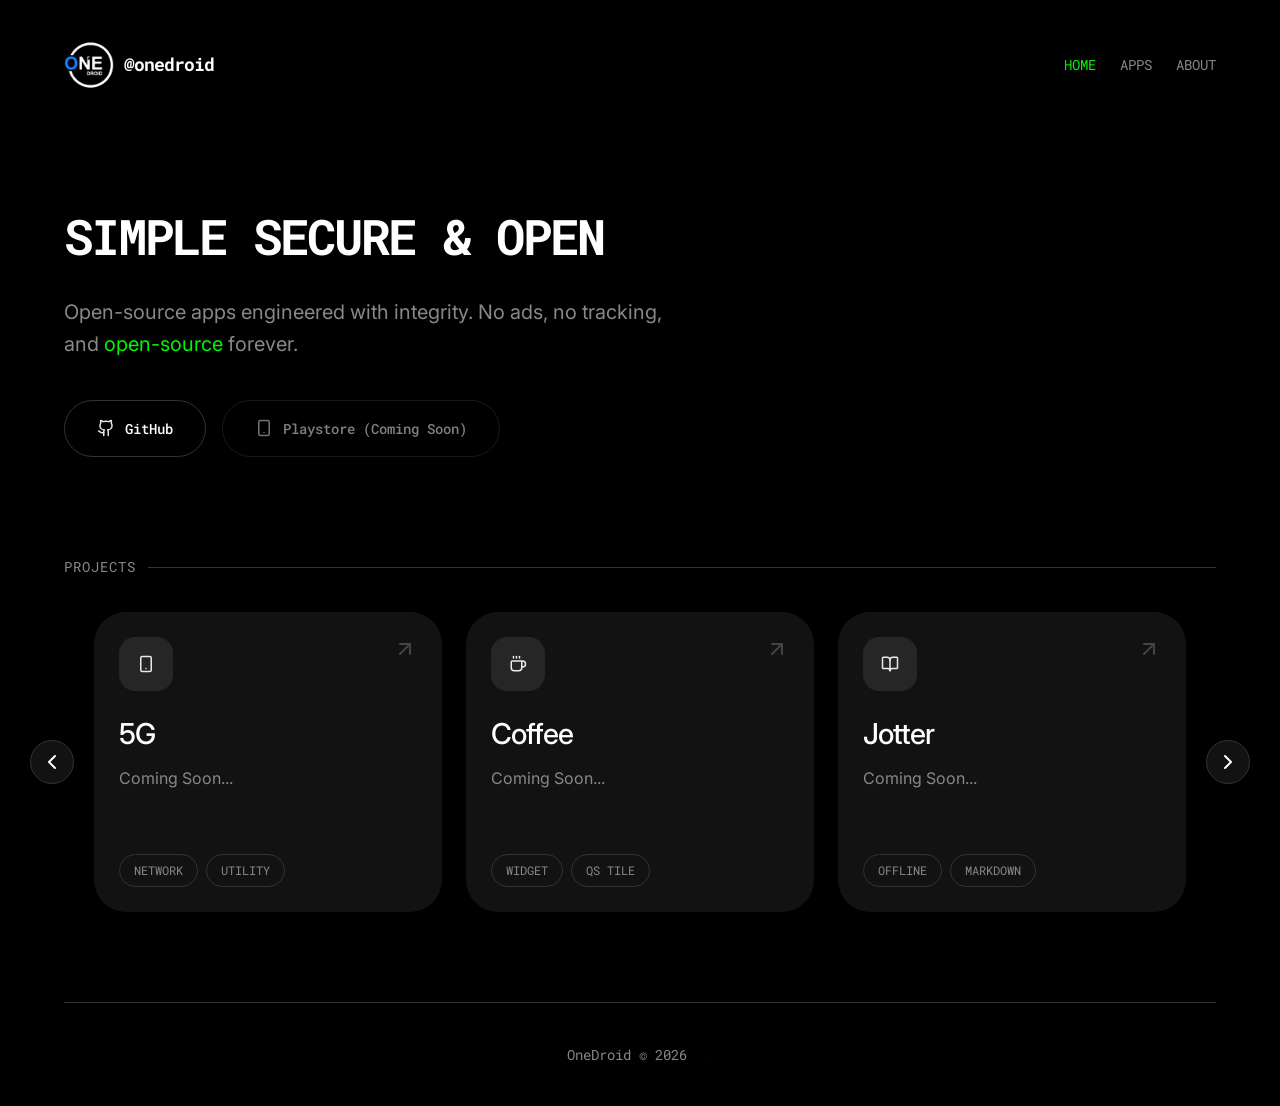
==== index.html @ 6894c900 "Add content-driven components and admin Replace hardcoded page sections with reusable web components" ====
<!DOCTYPE html>
<html lang="en">

<head>
    <meta charset="UTF-8">
    <meta name="viewport" content="width=device-width, initial-scale=1.0">
    <meta name="description" content="Simple. Secure. Open. Android apps built with love.">
    <title>OneDroid</title>

    <link rel="stylesheet" href="./css/global.css">
    <link rel="icon" type="image/svg+xml" href="./icons/favicon.ico">

    <link
        href="https://fonts.googleapis.com/css2?family=Inter:wght@400;600&family=Roboto+Mono:wght@400;500;700&display=swap"
        rel="stylesheet">
    <script src="./js/components.js" defer></script>
</head>

<body>
    <div class="container">
        <site-nav root="./"></site-nav>

        <hero-section root="./" page="home"></hero-section>

        <div class="section-label" id="apps">PROJECTS</div>

        <project-carousel root="./"></project-carousel>

        <site-footer></site-footer>
    </div>

    <script data-name="BMC-Widget" data-cfasync="false" src="https://cdnjs.buymeacoffee.com/1.0.0/widget.prod.min.js"
        data-id="tawhidmonowar" data-description="Support me on Buy me a coffee!" data-message="" data-color="#5F7FFF"
        data-position="Right" data-x_margin="18" data-y_margin="18"></script>
</body>

</html>
---- css/global.css ----
/* src/styles/global.css */

/* =========================================
   1. VARIABLES & THEME
   ========================================= */
:root {
  /* Default (Dark Mode) */
  --bg-color: #000000;
  --card-bg: #121212;
  --text-primary: #ffffff;
  --text-secondary: #888888;
  --accent-red: #d71921;
  --accent-green: #00f700;
  --border-color: #333333;

  --radius-large: 32px;
  --radius-small: 100px;

  --font-mono: 'Roboto Mono', monospace;
  --font-sans: 'Inter', sans-serif;
}

/* Light Mode Overrides */
:root.light-theme {
  --bg-color: #ffffff;
  --card-bg: #f4f4f5;
  --text-primary: #18181b;
  --text-secondary: #71717a;
  --border-color: #e4e4e7;
}

/* =========================================
   2. RESET & GLOBAL
   ========================================= */
* {
  box-sizing: border-box;
  margin: 0;
  padding: 0;
}

html {
  scroll-behavior: smooth;
}

body {
  background-color: var(--bg-color);
  color: var(--text-primary);
  font-family: var(--font-sans);
  line-height: 1.6;
  -webkit-font-smoothing: antialiased;
  transition: background-color 0.3s ease, color 0.3s ease;
}

a {
  text-decoration: none;
  color: inherit;
}

ul {
  list-style: none;
}

/* =========================================
   3. LAYOUT UTILITIES
   ========================================= */
.container {
  max-width: 1200px;
  margin: 0 auto;
  padding: 0 24px;
  display: flex;
  flex-direction: column;
  min-height: 100vh;
}

/* =========================================
   4. NAVBAR
   ========================================= */
nav {
  padding: 40px 0;
  display: flex;
  justify-content: space-between;
  align-items: center;
}

.logo {
  font-family: var(--font-mono);
  font-weight: 700;
  font-size: 1.1rem;
  letter-spacing: -1px;
  display: flex;
  align-items: center;
  gap: 10px;
  color: var(--text-primary);
}

.logo svg {
  width: 20px;
  height: 20px;
}

.nav-links {
  display: flex;
  gap: 24px;
  align-items: center;
  font-family: var(--font-mono);
  font-size: 0.9rem;
  color: var(--text-secondary);
}

.nav-links a:hover {
  color: var(--text-primary);
  text-decoration: underline;
}

#theme-toggle {
  background: none;
  border: none;
  cursor: pointer;
  padding: 4px;
  color: var(--text-secondary);
  display: flex;
  align-items: center;
  transition: color 0.3s ease;
}

#theme-toggle:hover {
  color: var(--text-primary);
}

/* =========================================
   5. HERO SECTION
   ========================================= */
.hero {
  padding: 80px 0 100px;
  max-width: 900px;
}

h1 {
  font-family: var(--font-mono);
  font-size: clamp(2.5rem, 3.8vw, 4rem);
  margin-bottom: 32px;
  text-transform: uppercase;
  line-height: 1.1;
  letter-spacing: -2px;
  color: var(--text-primary);
}

.hero p {
  font-size: 1.25rem;
  color: var(--text-secondary);
  max-width: 600px;
  margin-bottom: 40px;
}

.green {
  color: var(--accent-green);
}

/* =========================================
   6. BUTTONS
   ========================================= */
.btn-group {
  display: flex;
  gap: 16px;
  flex-wrap: wrap;
}

.btn {
  display: inline-flex;
  align-items: center;
  justify-content: center;
  gap: 10px;
  padding: 16px 32px;
  border-radius: var(--radius-small);
  font-family: var(--font-mono);
  font-weight: 500;
  font-size: 0.9rem;
  transition: all 0.3s ease;
  cursor: pointer;
  border: 1px solid var(--text-primary);
}

.btn-solid {
  background-color: var(--text-primary);
  color: var(--bg-color);
}

.btn-solid:hover {
  background-color: var(--accent-green);
  border-color: var(--accent-green);
  color: var(--text-primary);
}

.btn-outline {
  background: transparent;
  color: var(--text-primary);
  border-color: var(--border-color);
}

.btn-outline:hover {
  border-color: var(--text-primary);
}

/* =========================================
   7. BENTO GRID & WIDGETS
   ========================================= */
.section-label {
  font-family: var(--font-mono);
  color: var(--text-secondary);
  margin-bottom: 24px;
  display: flex;
  align-items: center;
  gap: 12px;
  font-size: 0.85rem;
  text-transform: uppercase;
  letter-spacing: 1px;
}

.section-label::after {
  content: '';
  flex-grow: 1;
  height: 1px;
  background: var(--border-color);
}

.bento-grid {
  display: grid;
  grid-template-columns: repeat(auto-fit, minmax(300px, 1fr));
  gap: 24px;
  margin-bottom: 100px;
}

.last {
  margin-bottom: 100px !important;
}
/* Projects Carousel */
.carousel-wrapper {
  position: relative;
  margin-bottom: 80px;
  padding: 0 30px;
  /* Shrink from sides */
}

.projects-carousel {
  display: flex;
  overflow-x: auto;
  gap: 24px;
  padding-bottom: 10px;
  padding-top: 10px;
  scroll-snap-type: x mandatory;
  scrollbar-width: none;
  /* Firefox */
  -ms-overflow-style: none;
  /* IE/Edge */
  scroll-behavior: smooth;
}

.projects-carousel::-webkit-scrollbar {
  display: none;
  /* Chrome/Safari */
}

.projects-carousel .widget-link {
  flex: 0 0 calc(33.333% - 16px);
  min-width: 300px;
  scroll-snap-align: start;
}

/* Arrows */
.carousel-nav {
  position: absolute;
  top: 50%;
  left: 5px;
  right: 5px;
  transform: translateY(-50%);
  display: flex;
  justify-content: space-between;
  pointer-events: none;
  /* Allow clicking through the container */
  z-index: 10;
  padding: 0 5px;
}

.arrow-btn {
  background: var(--card-bg);
  border: 1px solid var(--border-color);
  color: var(--text-primary);
  width: 44px;
  height: 44px;
  border-radius: 50%;
  display: flex;
  align-items: center;
  justify-content: center;
  cursor: pointer;
  transition: all 0.3s cubic-bezier(0.4, 0, 0.2, 1);
  pointer-events: auto;
  /* Re-enable pointer events for buttons */
  box-shadow: 0 4px 12px rgba(0, 0, 0, 0.3);
}

#prevBtn {
  transform: translateX(-100%);
}

#nextBtn {
  transform: translateX(100%);
}

.arrow-btn:hover {
  background: var(--text-primary);
  color: var(--bg-color);
  border-color: var(--text-primary);
  transform: scale(1.1);
}

#prevBtn:hover {
  transform: translateX(-100%) scale(1.1);
}

#nextBtn:hover {
  transform: translateX(100%) scale(1.1);
}

.arrow-btn svg {
  width: 24px;
  height: 24px;
  stroke: currentColor;
}

@media (max-width: 1024px) {
  .projects-carousel .widget-link {
    flex: 0 0 calc(50% - 12px);
  }
}

@media (max-width: 768px) {
  .projects-carousel .widget-link {
    flex: 0 0 100%;
  }

  .carousel-nav {
    display: none;
    /* Hide arrows on mobile as touch swiping is better */
  }

  .carousel-wrapper {
    margin-bottom: 60px;
  }
}

.widget-link {
  text-decoration: none;
  color: inherit;
  display: block;
  height: 100%;
}

.widget {
  background-color: var(--card-bg);
  border-radius: var(--radius-large);
  padding: 24px;
  /* Reduced from 32px */
  display: flex;
  flex-direction: column;
  justify-content: space-between;
  min-height: 300px;
  /* Reduced from 350px */
  transition: transform 0.3s ease, background-color 0.3s ease;
  height: 100%;
  border: 1px solid transparent;
}

.widget:hover {
  transform: translateY(-5px);
  background-color: var(--border-color);
}

.widget-header {
  display: flex;
  justify-content: space-between;
  margin-bottom: 20px;
}

.app-icon {
  width: 54px;
  height: 54px;
  background: #262626;
  border-radius: 16px;
  display: flex;
  align-items: center;
  justify-content: center;
  font-size: 24px;
  color: var(--text-primary);
}

:root.light-theme .app-icon {
  background: #e4e4e7;
}

.app-icon img {
  width: 28px;
  height: 28px;
  display: block;
}

.widget h3 {
  font-size: 1.8rem;
  margin-bottom: 10px;
  font-weight: 500;
  letter-spacing: -1px;
  color: var(--text-primary);
}

.widget p {
  color: var(--text-secondary);
  font-size: 1rem;
  line-height: 1.4;
}

.feature-pills {
  display: flex;
  flex-wrap: wrap;
  gap: 8px;
  margin-top: auto;
}

.pill {
  font-family: var(--font-mono);
  font-size: 0.75rem;
  padding: 6px 14px;
  border: 1px solid var(--border-color);
  border-radius: var(--radius-small);
  color: var(--text-secondary);
}

/* =========================================
   8. INFO GRID / SPECS
   ========================================= */
.info-grid {
  display: grid;
  grid-template-columns: repeat(auto-fit, minmax(300px, 1fr));
  gap: 24px;
  margin-bottom: 80px;
}

.glass-panel {
  background: var(--card-bg);
  border: 1px solid var(--border-color);
  border-radius: var(--radius-large);
  padding: 32px;
  display: flex;
  flex-direction: column;
  justify-content: center;
}

.bio-text {
  font-size: 1.1rem;
  color: var(--text-secondary);
  line-height: 1.6;
  margin-bottom: 20px;
}

.bio-text strong {
  color: var(--text-primary);
  font-weight: 600;
}

.bio-sub {
  font-family: var(--font-mono);
  font-size: 0.85rem;
  color: var(--accent-red);
  text-transform: uppercase;
  letter-spacing: 1px;
}

.stack-list {
  display: flex;
  flex-direction: column;
}

.stack-item {
  display: flex;
  justify-content: space-between;
  padding: 12px 0;
  border-bottom: 1px solid var(--border-color);
  font-family: var(--font-mono);
  font-size: 0.9rem;
  color: var(--text-secondary);
}

.stack-item:last-child {
  border-bottom: none;
}

.stack-item span:last-child {
  color: var(--text-primary);
  font-weight: 600;
}

/* =========================================
   9. PRIVACY POLICY STYLES (Tight & Wide)
   ========================================= */

/* Wider container so it isn't "squeezed" */
.policy-layout {
  max-width: 1200px;
  /* Changed from 960px to match .container */
  margin: 40px auto 80px;
  width: 100%;
}

/* Header - Compact */
.policy-layout header {
  margin-bottom: 32px;
  /* Reduced from 60px */
  border-bottom: 1px solid var(--border-color);
  padding-bottom: 24px;
}

.breadcrumb {
  font-family: var(--font-mono);
  font-size: 0.8rem;
  color: var(--accent-red);
  margin-bottom: 8px;
  letter-spacing: 1px;
  font-weight: 700;
  text-transform: uppercase;
}

.policy-layout h1 {
  font-family: var(--font-sans);
  font-size: 2.5rem;
  /* Reduced size for better fit */
  font-weight: 700;
  line-height: 1.1;
  margin-bottom: 8px;
  color: var(--text-primary);
}

.meta {
  font-family: var(--font-mono);
  color: var(--text-secondary);
  font-size: 0.85rem;
}

/* TL;DR Box - Tighter */
.tldr-box {
  background: rgba(255, 255, 255, 0.03);
  padding: 16px 20px;
  /* Tighter padding */
  border-radius: 8px;
  margin-bottom: 40px;
  font-size: 0.95rem;
  line-height: 1.5;
  color: var(--text-primary);
  border-left: 3px solid var(--accent-red);
}

:root.light-theme .tldr-box {
  background: rgba(0, 0, 0, 0.05);
}

/* Content Sections - Less "Spacey" */
.content section {
  margin-bottom: 32px;
  /* Reduced from 60px */
}

.content h2 {
  font-family: var(--font-mono);
  font-size: 1.1rem;
  color: var(--text-primary);
  margin-bottom: 12px;
  text-transform: uppercase;
  font-weight: 700;
  letter-spacing: 0.5px;
}

.content p {
  font-size: 1rem;
  line-height: 1.6;
  color: var(--text-secondary);
  margin-bottom: 16px;
}

/* Lists - Compact & Clean */
.content ul {
  margin-top: 12px;
  padding-left: 0;
  display: grid;
  grid-template-columns: repeat(auto-fit,
      minmax(300px, 1fr));
  /* Two columns if space allows */
  gap: 20px;
}

.content li {
  background: var(--card-bg);
  padding: 16px;
  border-radius: 8px;
  border: 1px solid var(--border-color);
}

.content li strong {
  font-family: var(--font-mono);
  font-size: 0.9rem;
  color: var(--text-primary);
  display: block;
  margin-bottom: 4px;
}

.muted {
  font-size: 0.9rem;
  color: var(--text-secondary);
  line-height: 1.4;
  display: block;
}

/* Link */
.link-highlight {
  color: var(--text-primary);
  text-decoration: underline;
  text-decoration-color: var(--accent-red);
}

/* =========================================
   10. FOOTER
   ========================================= */
footer {
  border-top: 1px solid var(--border-color);
  padding: 40px 0;
  display: flex;
  justify-content: center;
  align-items: center;
  margin-top: auto;
}

.copyright {
  font-family: var(--font-mono);
  color: var(--text-secondary);
  font-size: 0.9rem;
}

/* =========================================
   11. RESPONSIVE
   ========================================= */
@media (max-width: 768px) {
  .hero {
    padding: 40px 0 60px;
  }

  h1 {
    font-size: 2.5rem;
  }

  .widget {
    min-height: auto;
  }

  .info-grid {
    grid-template-columns: 1fr;
  }
}

/* =========================================
   FIX FOR ICONS
   ========================================= */

/* 1. Global Icon Sizing */
.btn img,
.logo-icon,
.app-icon img {
  display: block;
  width: 18px;
  height: 18px;
  object-fit: contain;
}


.onedroid-icon {
  font-family: var(--font-mono);
  display: block;
  width: 50px;
  height: 50px;
  object-fit: contain;
}

/* 2. Icons in Dark Backgrounds (Invert to White) */
/* This handles the app cards and the outline button */
.app-icon img,
.btn-outline img,
.logo-icon {
  filter: brightness(0) invert(1);
  opacity: 0.9;
}

/* 3. Icons in Light Backgrounds (Invert to Black) */
/* Since .btn-solid is white, we need the icon to be black */
.btn-solid img {
  filter: brightness(0);
  /* Forces the icon to be pure black */
  opacity: 1;
}

.disabled {
  pointer-events: none;
  opacity: 0.5;
  cursor: not-allowed;
}
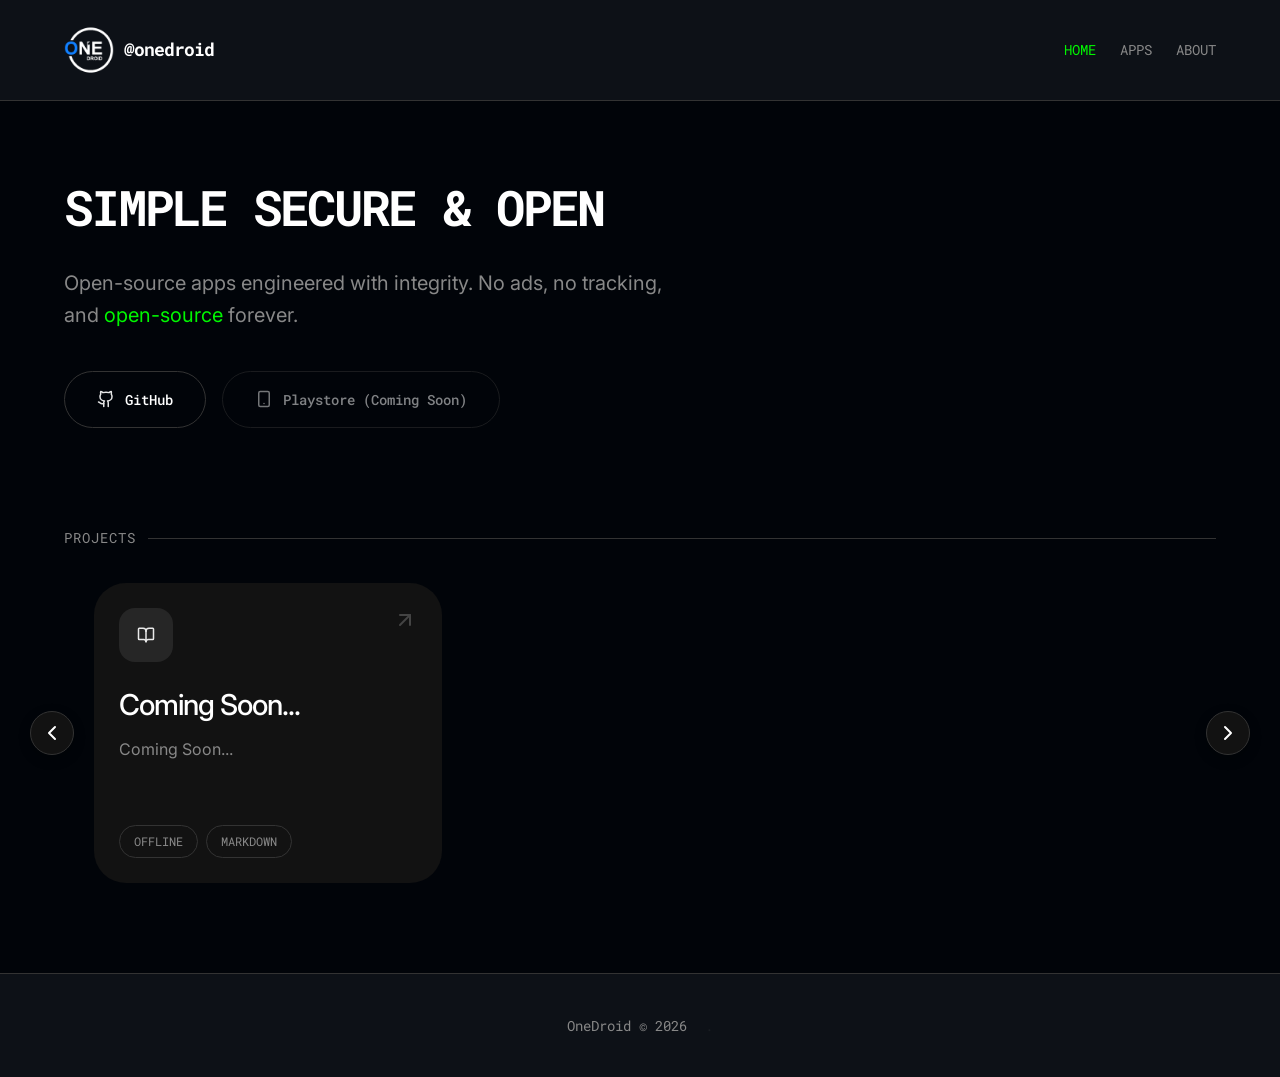
==== commit 34304f35: "Full-width header/footer and hero canvas effect Move site navigation and footer out of .container to" ====
--- a/index.html
+++ b/index.html
@@ -7,27 +7,27 @@
     <meta name="description" content="Simple. Secure. Open. Android apps built with love.">
     <title>OneDroid</title>
 
-    <link rel="stylesheet" href="./css/global.css">
-    <link rel="icon" type="image/svg+xml" href="./icons/favicon.ico">
+    <link rel="stylesheet" href="./assets/css/global.css">
+    <link rel="icon" type="image/svg+xml" href="./assets/icons/favicon.ico">
 
     <link
         href="https://fonts.googleapis.com/css2?family=Inter:wght@400;600&family=Roboto+Mono:wght@400;500;700&display=swap"
         rel="stylesheet">
-    <script src="./js/components.js" defer></script>
+    <script src="./assets/js/components.js" defer></script>
 </head>
 
 <body>
-    <div class="container">
-        <site-nav root="./"></site-nav>
+    <site-nav root="./"></site-nav>
 
+    <div class="container main-content">
         <hero-section root="./" page="home"></hero-section>
 
         <div class="section-label" id="apps">PROJECTS</div>
 
         <project-carousel root="./"></project-carousel>
+    </div>
 
-        <site-footer></site-footer>
-    </div>
+    <site-footer></site-footer>
 
     <script data-name="BMC-Widget" data-cfasync="false" src="https://cdnjs.buymeacoffee.com/1.0.0/widget.prod.min.js"
         data-id="tawhidmonowar" data-description="Support me on Buy me a coffee!" data-message="" data-color="#5F7FFF"
--- a/assets/css/global.css
+++ b/assets/css/global.css
@@ -0,0 +1,730 @@
+/* src/styles/global.css */
+
+/* =========================================
+   1. VARIABLES & THEME
+   ========================================= */
+:root {
+  /* Default (Dark Mode) */
+  --bg-color: #010409;
+  --card-bg: #121212;
+  --text-primary: #ffffff;
+  --text-secondary: #888888;
+  --accent-red: #d71921;
+  --accent-green: #00f700;
+  --border-color: #333333;
+  --header-footer-bg: #0d1117;
+
+  --radius-large: 32px;
+  --radius-small: 100px;
+
+  --font-mono: 'Roboto Mono', monospace;
+  --font-sans: 'Inter', sans-serif;
+}
+
+/* Light Mode Overrides */
+:root.light-theme {
+  --bg-color: #ffffff;
+  --card-bg: #f4f4f5;
+  --text-primary: #18181b;
+  --text-secondary: #71717a;
+  --border-color: #e4e4e7;
+  --header-footer-bg: #f4f4f5;
+}
+
+/* =========================================
+   2. RESET & GLOBAL
+   ========================================= */
+* {
+  box-sizing: border-box;
+  margin: 0;
+  padding: 0;
+}
+
+html {
+  scroll-behavior: smooth;
+}
+
+body {
+  background-color: var(--bg-color);
+  color: var(--text-primary);
+  font-family: var(--font-sans);
+  line-height: 1.6;
+  -webkit-font-smoothing: antialiased;
+  transition: background-color 0.3s ease, color 0.3s ease;
+  min-height: 100vh;
+  display: flex;
+  flex-direction: column;
+}
+
+a {
+  text-decoration: none;
+  color: inherit;
+}
+
+ul {
+  list-style: none;
+}
+
+/* =========================================
+   3. LAYOUT UTILITIES
+   ========================================= */
+.container {
+  max-width: 1200px;
+  margin: 0 auto;
+  padding: 0 24px;
+  width: 100%;
+}
+
+.main-content {
+  flex: 1;
+  display: flex;
+  flex-direction: column;
+}
+
+.full-width-header {
+  width: 100%;
+  background-color: var(--header-footer-bg);
+  border-bottom: 1px solid var(--border-color);
+}
+
+.full-width-footer {
+  width: 100%;
+  background-color: var(--header-footer-bg);
+  border-top: 1px solid var(--border-color);
+  margin-top: auto;
+}
+
+/* =========================================
+   4. NAVBAR
+   ========================================= */
+nav {
+  padding: 25px 0;
+  display: flex;
+  justify-content: space-between;
+  align-items: center;
+}
+
+.logo {
+  font-family: var(--font-mono);
+  font-weight: 700;
+  font-size: 1.1rem;
+  letter-spacing: -1px;
+  display: flex;
+  align-items: center;
+  gap: 10px;
+  color: var(--text-primary);
+}
+
+.logo svg {
+  width: 20px;
+  height: 20px;
+}
+
+.nav-links {
+  display: flex;
+  gap: 24px;
+  align-items: center;
+  font-family: var(--font-mono);
+  font-size: 0.9rem;
+  color: var(--text-secondary);
+}
+
+.nav-links a:hover {
+  color: var(--text-primary);
+  text-decoration: underline;
+}
+
+#theme-toggle {
+  background: none;
+  border: none;
+  cursor: pointer;
+  padding: 4px;
+  color: var(--text-secondary);
+  display: flex;
+  align-items: center;
+  transition: color 0.3s ease;
+}
+
+#theme-toggle:hover {
+  color: var(--text-primary);
+}
+
+/* =========================================
+   5. HERO SECTION
+   ========================================= */
+.hero {
+  padding: 80px 0 100px;
+  max-width: 900px;
+}
+
+h1 {
+  font-family: var(--font-mono);
+  font-size: clamp(2.5rem, 3.8vw, 4rem);
+  margin-bottom: 32px;
+  text-transform: uppercase;
+  line-height: 1.1;
+  letter-spacing: -2px;
+  color: var(--text-primary);
+}
+
+.hero p {
+  font-size: 1.25rem;
+  color: var(--text-secondary);
+  max-width: 600px;
+  margin-bottom: 40px;
+}
+
+.green {
+  color: var(--accent-green);
+}
+
+/* =========================================
+   6. BUTTONS
+   ========================================= */
+.btn-group {
+  display: flex;
+  gap: 16px;
+  flex-wrap: wrap;
+}
+
+.btn {
+  display: inline-flex;
+  align-items: center;
+  justify-content: center;
+  gap: 10px;
+  padding: 16px 32px;
+  border-radius: var(--radius-small);
+  font-family: var(--font-mono);
+  font-weight: 500;
+  font-size: 0.9rem;
+  transition: all 0.3s ease;
+  cursor: pointer;
+  border: 1px solid var(--text-primary);
+}
+
+.btn-solid {
+  background-color: var(--text-primary);
+  color: var(--bg-color);
+}
+
+.btn-solid:hover {
+  background-color: var(--accent-green);
+  border-color: var(--accent-green);
+  color: var(--text-primary);
+}
+
+.btn-outline {
+  background: transparent;
+  color: var(--text-primary);
+  border-color: var(--border-color);
+}
+
+.btn-outline:hover {
+  border-color: var(--text-primary);
+}
+
+/* =========================================
+   7. BENTO GRID & WIDGETS
+   ========================================= */
+.section-label {
+  font-family: var(--font-mono);
+  color: var(--text-secondary);
+  margin-bottom: 24px;
+  display: flex;
+  align-items: center;
+  gap: 12px;
+  font-size: 0.85rem;
+  text-transform: uppercase;
+  letter-spacing: 1px;
+}
+
+.section-label::after {
+  content: '';
+  flex-grow: 1;
+  height: 1px;
+  background: var(--border-color);
+}
+
+.bento-grid {
+  display: grid;
+  grid-template-columns: repeat(auto-fit, minmax(300px, 1fr));
+  gap: 24px;
+  margin-bottom: 100px;
+}
+
+.last {
+  margin-bottom: 100px !important;
+}
+
+/* Projects Carousel */
+.carousel-wrapper {
+  position: relative;
+  margin-bottom: 80px;
+  padding: 0 30px;
+  /* Shrink from sides */
+}
+
+.projects-carousel {
+  display: flex;
+  overflow-x: auto;
+  gap: 24px;
+  padding-bottom: 10px;
+  padding-top: 10px;
+  scroll-snap-type: x mandatory;
+  scrollbar-width: none;
+  /* Firefox */
+  -ms-overflow-style: none;
+  /* IE/Edge */
+  scroll-behavior: smooth;
+}
+
+.projects-carousel::-webkit-scrollbar {
+  display: none;
+  /* Chrome/Safari */
+}
+
+.projects-carousel .widget-link {
+  flex: 0 0 calc(33.333% - 16px);
+  min-width: 300px;
+  scroll-snap-align: start;
+}
+
+/* Arrows */
+.carousel-nav {
+  position: absolute;
+  top: 50%;
+  left: 5px;
+  right: 5px;
+  transform: translateY(-50%);
+  display: flex;
+  justify-content: space-between;
+  pointer-events: none;
+  /* Allow clicking through the container */
+  z-index: 10;
+  padding: 0 5px;
+}
+
+.arrow-btn {
+  background: var(--card-bg);
+  border: 1px solid var(--border-color);
+  color: var(--text-primary);
+  width: 44px;
+  height: 44px;
+  border-radius: 50%;
+  display: flex;
+  align-items: center;
+  justify-content: center;
+  cursor: pointer;
+  transition: all 0.3s cubic-bezier(0.4, 0, 0.2, 1);
+  pointer-events: auto;
+  /* Re-enable pointer events for buttons */
+  box-shadow: 0 4px 12px rgba(0, 0, 0, 0.3);
+}
+
+#prevBtn {
+  transform: translateX(-100%);
+}
+
+#nextBtn {
+  transform: translateX(100%);
+}
+
+.arrow-btn:hover {
+  background: var(--text-primary);
+  color: var(--bg-color);
+  border-color: var(--text-primary);
+  transform: scale(1.1);
+}
+
+#prevBtn:hover {
+  transform: translateX(-100%) scale(1.1);
+}
+
+#nextBtn:hover {
+  transform: translateX(100%) scale(1.1);
+}
+
+.arrow-btn svg {
+  width: 24px;
+  height: 24px;
+  stroke: currentColor;
+}
+
+@media (max-width: 1024px) {
+  .projects-carousel .widget-link {
+    flex: 0 0 calc(50% - 12px);
+  }
+}
+
+@media (max-width: 768px) {
+  .projects-carousel .widget-link {
+    flex: 0 0 100%;
+  }
+
+  .carousel-nav {
+    display: none;
+    /* Hide arrows on mobile as touch swiping is better */
+  }
+
+  .carousel-wrapper {
+    margin-bottom: 60px;
+  }
+}
+
+.widget-link {
+  text-decoration: none;
+  color: inherit;
+  display: block;
+  height: 100%;
+}
+
+.widget {
+  background-color: var(--card-bg);
+  border-radius: var(--radius-large);
+  padding: 24px;
+  /* Reduced from 32px */
+  display: flex;
+  flex-direction: column;
+  justify-content: space-between;
+  min-height: 300px;
+  /* Reduced from 350px */
+  transition: transform 0.3s ease, background-color 0.3s ease;
+  height: 100%;
+  border: 1px solid transparent;
+}
+
+.widget:hover {
+  transform: translateY(-5px);
+  background-color: var(--border-color);
+}
+
+.widget-header {
+  display: flex;
+  justify-content: space-between;
+  margin-bottom: 20px;
+}
+
+.app-icon {
+  width: 54px;
+  height: 54px;
+  background: #262626;
+  border-radius: 16px;
+  display: flex;
+  align-items: center;
+  justify-content: center;
+  font-size: 24px;
+  color: var(--text-primary);
+}
+
+:root.light-theme .app-icon {
+  background: #e4e4e7;
+}
+
+.app-icon img {
+  width: 28px;
+  height: 28px;
+  display: block;
+}
+
+.widget h3 {
+  font-size: 1.8rem;
+  margin-bottom: 10px;
+  font-weight: 500;
+  letter-spacing: -1px;
+  color: var(--text-primary);
+}
+
+.widget p {
+  color: var(--text-secondary);
+  font-size: 1rem;
+  line-height: 1.4;
+}
+
+.feature-pills {
+  display: flex;
+  flex-wrap: wrap;
+  gap: 8px;
+  margin-top: auto;
+}
+
+.pill {
+  font-family: var(--font-mono);
+  font-size: 0.75rem;
+  padding: 6px 14px;
+  border: 1px solid var(--border-color);
+  border-radius: var(--radius-small);
+  color: var(--text-secondary);
+}
+
+/* =========================================
+   8. INFO GRID / SPECS
+   ========================================= */
+.info-grid {
+  display: grid;
+  grid-template-columns: repeat(auto-fit, minmax(300px, 1fr));
+  gap: 24px;
+  margin-bottom: 80px;
+}
+
+.glass-panel {
+  background: var(--card-bg);
+  border: 1px solid var(--border-color);
+  border-radius: var(--radius-large);
+  padding: 32px;
+  display: flex;
+  flex-direction: column;
+  justify-content: center;
+}
+
+.bio-text {
+  font-size: 1.1rem;
+  color: var(--text-secondary);
+  line-height: 1.6;
+  margin-bottom: 20px;
+}
+
+.bio-text strong {
+  color: var(--text-primary);
+  font-weight: 600;
+}
+
+.bio-sub {
+  font-family: var(--font-mono);
+  font-size: 0.85rem;
+  color: var(--accent-red);
+  text-transform: uppercase;
+  letter-spacing: 1px;
+}
+
+.stack-list {
+  display: flex;
+  flex-direction: column;
+}
+
+.stack-item {
+  display: flex;
+  justify-content: space-between;
+  padding: 12px 0;
+  border-bottom: 1px solid var(--border-color);
+  font-family: var(--font-mono);
+  font-size: 0.9rem;
+  color: var(--text-secondary);
+}
+
+.stack-item:last-child {
+  border-bottom: none;
+}
+
+.stack-item span:last-child {
+  color: var(--text-primary);
+  font-weight: 600;
+}
+
+/* =========================================
+   9. PRIVACY POLICY STYLES (Tight & Wide)
+   ========================================= */
+
+/* Wider container so it isn't "squeezed" */
+.policy-layout {
+  max-width: 1200px;
+  /* Changed from 960px to match .container */
+  margin: 40px auto 80px;
+  width: 100%;
+}
+
+/* Header - Compact */
+.policy-layout header {
+  margin-bottom: 32px;
+  /* Reduced from 60px */
+  border-bottom: 1px solid var(--border-color);
+  padding-bottom: 24px;
+}
+
+.breadcrumb {
+  font-family: var(--font-mono);
+  font-size: 0.8rem;
+  color: var(--accent-red);
+  margin-bottom: 8px;
+  letter-spacing: 1px;
+  font-weight: 700;
+  text-transform: uppercase;
+}
+
+.policy-layout h1 {
+  font-family: var(--font-sans);
+  font-size: 2.5rem;
+  /* Reduced size for better fit */
+  font-weight: 700;
+  line-height: 1.1;
+  margin-bottom: 8px;
+  color: var(--text-primary);
+}
+
+.meta {
+  font-family: var(--font-mono);
+  color: var(--text-secondary);
+  font-size: 0.85rem;
+}
+
+/* TL;DR Box - Tighter */
+.tldr-box {
+  background: rgba(255, 255, 255, 0.03);
+  padding: 16px 20px;
+  /* Tighter padding */
+  border-radius: 8px;
+  margin-bottom: 40px;
+  font-size: 0.95rem;
+  line-height: 1.5;
+  color: var(--text-primary);
+  border-left: 3px solid var(--accent-red);
+}
+
+:root.light-theme .tldr-box {
+  background: rgba(0, 0, 0, 0.05);
+}
+
+/* Content Sections - Less "Spacey" */
+.content section {
+  margin-bottom: 32px;
+  /* Reduced from 60px */
+}
+
+.content h2 {
+  font-family: var(--font-mono);
+  font-size: 1.1rem;
+  color: var(--text-primary);
+  margin-bottom: 12px;
+  text-transform: uppercase;
+  font-weight: 700;
+  letter-spacing: 0.5px;
+}
+
+.content p {
+  font-size: 1rem;
+  line-height: 1.6;
+  color: var(--text-secondary);
+  margin-bottom: 16px;
+}
+
+/* Lists - Compact & Clean */
+.content ul {
+  margin-top: 12px;
+  padding-left: 0;
+  display: grid;
+  grid-template-columns: repeat(auto-fit,
+      minmax(300px, 1fr));
+  /* Two columns if space allows */
+  gap: 20px;
+}
+
+.content li {
+  background: var(--card-bg);
+  padding: 16px;
+  border-radius: 8px;
+  border: 1px solid var(--border-color);
+}
+
+.content li strong {
+  font-family: var(--font-mono);
+  font-size: 0.9rem;
+  color: var(--text-primary);
+  display: block;
+  margin-bottom: 4px;
+}
+
+.muted {
+  font-size: 0.9rem;
+  color: var(--text-secondary);
+  line-height: 1.4;
+  display: block;
+}
+
+/* Link */
+.link-highlight {
+  color: var(--text-primary);
+  text-decoration: underline;
+  text-decoration-color: var(--accent-red);
+}
+
+/* =========================================
+   10. FOOTER
+   ========================================= */
+footer {
+  padding: 20px 0;
+  display: flex;
+  justify-content: center;
+  align-items: center;
+}
+
+.copyright {
+  font-family: var(--font-mono);
+  color: var(--text-secondary);
+  font-size: 0.9rem;
+}
+
+/* =========================================
+   11. RESPONSIVE
+   ========================================= */
+@media (max-width: 768px) {
+  .hero {
+    padding: 40px 0 60px;
+  }
+
+  h1 {
+    font-size: 2.5rem;
+  }
+
+  .widget {
+    min-height: auto;
+  }
+
+  .info-grid {
+    grid-template-columns: 1fr;
+  }
+}
+
+/* =========================================
+   FIX FOR ICONS
+   ========================================= */
+
+/* 1. Global Icon Sizing */
+.btn img,
+.logo-icon,
+.app-icon img {
+  display: block;
+  width: 18px;
+  height: 18px;
+  object-fit: contain;
+}
+
+
+.onedroid-icon {
+  font-family: var(--font-mono);
+  display: block;
+  width: 50px;
+  height: 50px;
+  object-fit: contain;
+}
+
+/* 2. Icons in Dark Backgrounds (Invert to White) */
+/* This handles the app cards and the outline button */
+.app-icon img,
+.btn-outline img,
+.logo-icon {
+  filter: brightness(0) invert(1);
+  opacity: 0.9;
+}
+
+/* 3. Icons in Light Backgrounds (Invert to Black) */
+/* Since .btn-solid is white, we need the icon to be black */
+.btn-solid img {
+  filter: brightness(0);
+  /* Forces the icon to be pure black */
+  opacity: 1;
+}
+
+.disabled {
+  pointer-events: none;
+  opacity: 0.5;
+  cursor: not-allowed;
+}
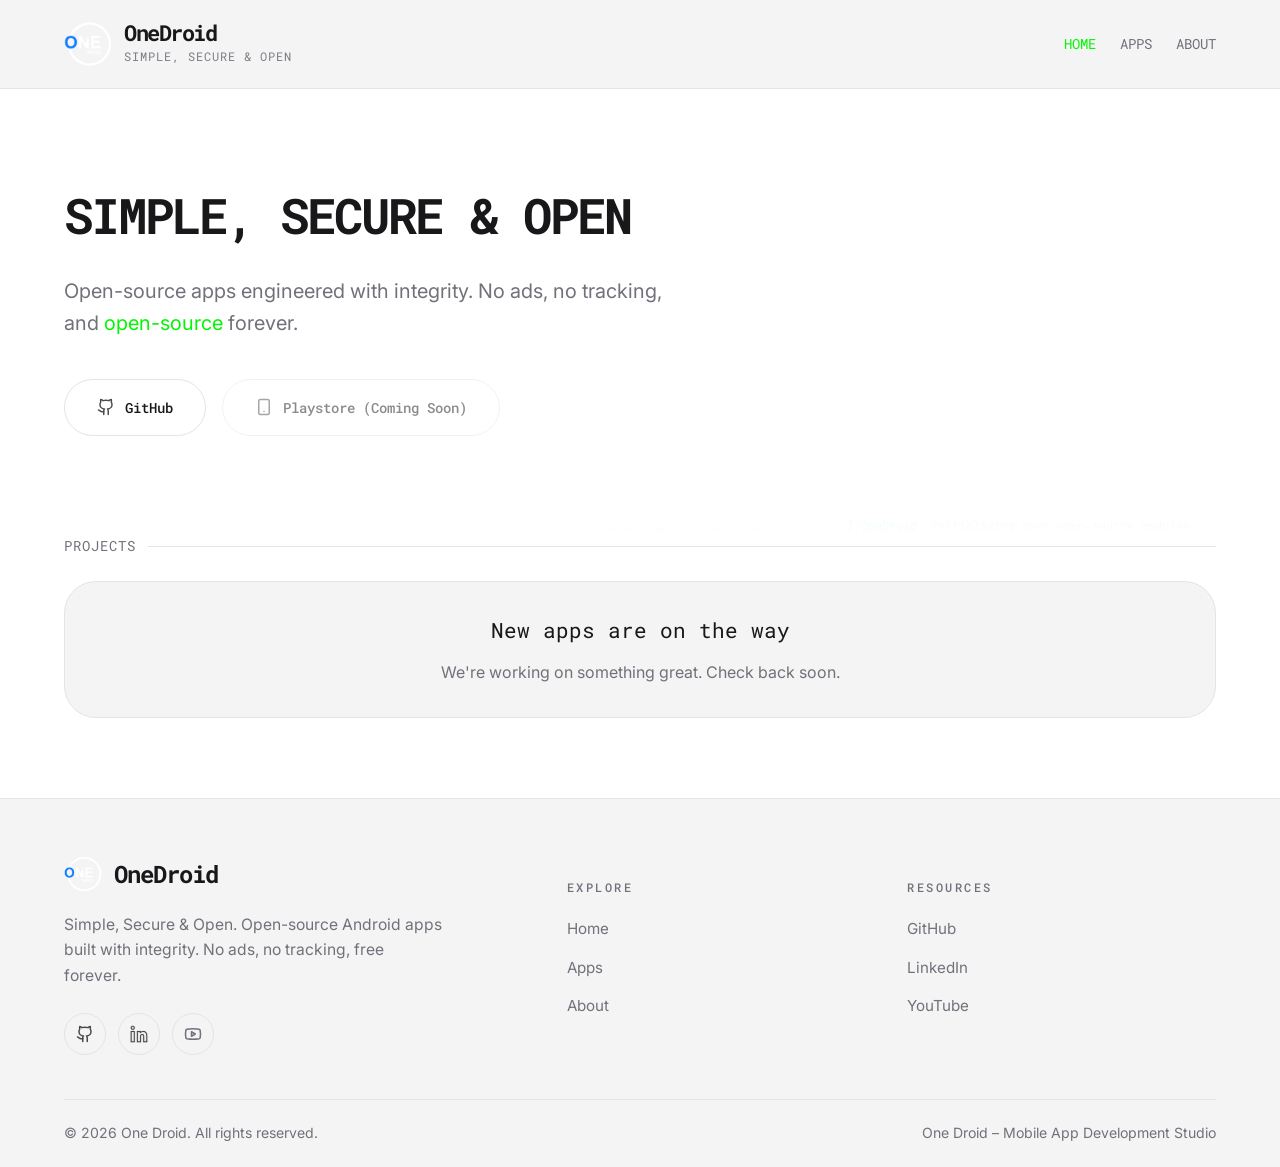
==== commit 2271ac13: "Production-ready overhaul: responsive mobile, a11y, performance, SEO - Add hamburger nav menu for mo" ====
--- a/index.html
+++ b/index.html
@@ -5,10 +5,27 @@
     <meta charset="UTF-8">
     <meta name="viewport" content="width=device-width, initial-scale=1.0">
     <meta name="description" content="Simple. Secure. Open. Android apps built with love.">
+    <meta property="og:title" content="OneDroid">
+    <meta property="og:description" content="Simple. Secure. Open. Open-source Android apps built with integrity.">
+    <meta property="og:type" content="website">
+    <meta property="og:url" content="https://onedroid.github.io/">
+    <meta property="og:image" content="https://onedroid.github.io/assets/icons/favicon_dark/android-chrome-512x512.png">
+    <meta name="twitter:card" content="summary">
+    <meta name="twitter:title" content="OneDroid">
+    <meta name="twitter:description" content="Simple. Secure. Open. Open-source Android apps built with integrity.">
+    <meta name="twitter:image" content="https://onedroid.github.io/assets/icons/favicon_dark/android-chrome-512x512.png">
     <title>OneDroid</title>
 
     <link rel="stylesheet" href="./assets/css/global.css">
-    <link rel="icon" type="image/svg+xml" href="./assets/icons/favicon.ico">
+    <!-- Favicon: Adaptive SVG with prefers-color-scheme support + dynamic PNG sync via components.js -->
+    <link rel="icon" type="image/svg+xml" href="./assets/icons/favicon.svg">
+    <link rel="icon" type="image/png" sizes="32x32" href="./assets/icons/favicon_light/favicon-32x32.png">
+    <link rel="icon" type="image/png" sizes="16x16" href="./assets/icons/favicon_light/favicon-16x16.png">
+    <link rel="apple-touch-icon" href="./assets/icons/favicon_light/apple-touch-icon.png">
+    <link rel="manifest" href="./assets/icons/favicon_light/site.webmanifest">
+    <link rel="shortcut icon" href="./assets/icons/favicon_light/favicon.ico">
+    <meta name="theme-color" content="#010409" media="(prefers-color-scheme: dark)">
+    <meta name="theme-color" content="#ffffff" media="(prefers-color-scheme: light)">
 
     <link
         href="https://fonts.googleapis.com/css2?family=Inter:wght@400;600&family=Roboto+Mono:wght@400;500;700&display=swap"
@@ -24,14 +41,17 @@
 
         <div class="section-label" id="apps">PROJECTS</div>
 
-        <project-carousel root="./"></project-carousel>
+        <div class="glass-panel coming-soon">
+            <p class="coming-soon-title">New apps are on the way</p>
+            <p class="coming-soon-sub">We're working on something great. Check back soon.</p>
+        </div>
     </div>
 
     <site-footer></site-footer>
 
     <script data-name="BMC-Widget" data-cfasync="false" src="https://cdnjs.buymeacoffee.com/1.0.0/widget.prod.min.js"
         data-id="tawhidmonowar" data-description="Support me on Buy me a coffee!" data-message="" data-color="#5F7FFF"
-        data-position="Right" data-x_margin="18" data-y_margin="18"></script>
+        data-position="Right" data-x_margin="18" data-y_margin="18" async></script>
 </body>
 
 </html>
--- a/assets/css/global.css
+++ b/assets/css/global.css
@@ -6,13 +6,14 @@
 :root {
   /* Default (Dark Mode) */
   --bg-color: #010409;
-  --card-bg: #121212;
+  --card-bg: #0d1117;
+  --card-bg-hover: #151b23;
   --text-primary: #ffffff;
   --text-secondary: #888888;
   --accent-red: #d71921;
   --accent-green: #00f700;
   --border-color: #333333;
-  --header-footer-bg: #0d1117;
+  --header-footer-bg: #12151a;
 
   --radius-large: 32px;
   --radius-small: 100px;
@@ -21,7 +22,19 @@
   --font-sans: 'Inter', sans-serif;
 }
 
-/* Light Mode Overrides */
+/* Light Mode: OS preference */
+@media (prefers-color-scheme: light) {
+  :root:not(.dark-theme) {
+    --bg-color: #ffffff;
+    --card-bg: #f4f4f5;
+    --text-primary: #18181b;
+    --text-secondary: #71717a;
+    --border-color: #e4e4e7;
+    --header-footer-bg: #f4f4f5;
+  }
+}
+
+/* Light Mode: manual class override */
 :root.light-theme {
   --bg-color: #ffffff;
   --card-bg: #f4f4f5;
@@ -98,21 +111,70 @@
    4. NAVBAR
    ========================================= */
 nav {
-  padding: 25px 0;
+  padding: 20px 0;
   display: flex;
   justify-content: space-between;
   align-items: center;
 }
 
-.logo {
+.logo-wrapper {
+  display: flex;
+  align-items: center;
+  gap: 12px;
+  text-decoration: none;
+  cursor: pointer;
+}
+
+.logo-text {
+  display: flex;
+  flex-direction: column;
+  justify-content: center;
+}
+
+.logo-title {
   font-family: var(--font-mono);
   font-weight: 700;
-  font-size: 1.1rem;
-  letter-spacing: -1px;
-  display: flex;
-  align-items: center;
-  gap: 10px;
-  color: var(--text-primary);
+  font-size: 1.35rem;
+  line-height: 1;
+  letter-spacing: -1.5px;
+  color: var(--text-primary);
+}
+
+.tagline {
+  font-family: var(--font-mono);
+  font-size: 0.75rem;
+  color: var(--text-secondary);
+  text-transform: uppercase;
+  letter-spacing: 1px;
+  margin-top: 4px;
+  opacity: 0.9;
+}
+
+.logo-icon {
+  width: 48px;
+  height: 48px;
+  object-fit: contain;
+}
+
+/* Header logo: always colorful */
+.logo-wrapper .logo-icon {
+  filter: none;
+  opacity: 1;
+}
+
+@media (prefers-color-scheme: light) {
+  :root:not(.dark-theme) .logo-wrapper .logo-icon {
+    filter: none;
+  }
+}
+
+:root.light-theme .logo-wrapper .logo-icon {
+  filter: none;
+}
+
+:root.light-theme .logo-wrapper:hover .logo-icon {
+  filter: none;
+  opacity: 1;
 }
 
 .logo svg {
@@ -153,7 +215,7 @@
    5. HERO SECTION
    ========================================= */
 .hero {
-  padding: 80px 0 100px;
+  padding: 100px 0 100px;
   max-width: 900px;
 }
 
@@ -253,7 +315,29 @@
 }
 
 .last {
-  margin-bottom: 100px !important;
+  margin-bottom: 100px;
+}
+
+/* Empty projects placeholder */
+.coming-soon {
+  text-align: center;
+  align-items: center;
+  margin-bottom: 80px;
+  padding-top: 56px;
+  padding-bottom: 56px;
+}
+
+.coming-soon-title {
+  font-family: var(--font-mono);
+  font-size: 1.3rem;
+  color: var(--text-primary);
+  margin-bottom: 12px;
+}
+
+.coming-soon-sub {
+  font-size: 1rem;
+  color: var(--text-secondary);
+  margin: 0;
 }
 
 /* Projects Carousel */
@@ -390,12 +474,12 @@
   /* Reduced from 350px */
   transition: transform 0.3s ease, background-color 0.3s ease;
   height: 100%;
-  border: 1px solid transparent;
+  border: 1px solid var(--border-color);
 }
 
 .widget:hover {
   transform: translateY(-5px);
-  background-color: var(--border-color);
+  background-color: var(--card-bg-hover);
 }
 
 .widget-header {
@@ -414,6 +498,12 @@
   justify-content: center;
   font-size: 24px;
   color: var(--text-primary);
+}
+
+@media (prefers-color-scheme: light) {
+  :root:not(.dark-theme) .app-icon {
+    background: #e4e4e7;
+  }
 }
 
 :root.light-theme .app-icon {
@@ -579,8 +669,24 @@
   border-left: 3px solid var(--accent-red);
 }
 
+@media (prefers-color-scheme: light) {
+  :root:not(.dark-theme) .tldr-box {
+    background: rgba(0, 0, 0, 0.05);
+  }
+
+  :root:not(.dark-theme) .btn-outline img {
+    filter: brightness(0);
+    opacity: 0.7;
+  }
+}
+
 :root.light-theme .tldr-box {
   background: rgba(0, 0, 0, 0.05);
+}
+
+:root.light-theme .btn-outline img {
+  filter: brightness(0);
+  opacity: 0.7;
 }
 
 /* Content Sections - Less "Spacey" */
@@ -649,29 +755,207 @@
 /* =========================================
    10. FOOTER
    ========================================= */
-footer {
-  padding: 20px 0;
-  display: flex;
+.footer-main {
+  display: grid;
+  grid-template-columns: 1.1fr 1.6fr;
+  gap: 56px;
+  padding: 56px 0 44px;
+}
+
+.footer-brand {
+  display: flex;
+  flex-direction: column;
+  align-items: flex-start;
+}
+
+.footer-logo {
+  display: inline-flex;
+  align-items: center;
+  gap: 12px;
+  font-family: var(--font-mono);
+  font-weight: 700;
+  font-size: 1.5rem;
+  letter-spacing: -1px;
+  color: var(--text-primary);
+  margin-bottom: 18px;
+}
+
+.footer-logo img {
+  width: 38px;
+  height: 38px;
+  object-fit: contain;
+}
+
+.footer-desc {
+  color: var(--text-secondary);
+  font-size: 0.98rem;
+  line-height: 1.65;
+  max-width: 380px;
+  margin: 0;
+}
+
+.footer-socials {
+  display: flex;
+  gap: 12px;
+  margin-top: 24px;
+}
+
+.footer-socials a {
+  width: 42px;
+  height: 42px;
+  border: 1px solid var(--border-color);
+  border-radius: 50%;
+  display: inline-flex;
+  align-items: center;
   justify-content: center;
+  color: var(--text-secondary);
+  transition: border-color 0.3s ease, transform 0.3s ease, opacity 0.3s ease, color 0.3s ease;
+}
+
+.footer-socials a:hover {
+  border-color: var(--text-primary);
+  transform: translateY(-2px);
+  color: var(--text-primary);
+}
+
+.footer-socials img {
+  width: 18px;
+  height: 18px;
+  object-fit: contain;
+  display: block;
+  filter: brightness(0) invert(1);
+  opacity: 0.7;
+  transition: opacity 0.3s ease;
+}
+
+@media (prefers-color-scheme: light) {
+  :root:not(.dark-theme) .footer-socials img {
+    filter: brightness(0);
+  }
+}
+
+:root.light-theme .footer-socials img {
+  filter: brightness(0);
+}
+
+.footer-socials svg {
+  width: 18px;
+  height: 18px;
+  display: block;
+}
+
+.footer-socials a:hover img {
+  opacity: 1;
+}
+
+.footer-links {
+  display: grid;
+  grid-template-columns: repeat(auto-fit, minmax(140px, 1fr));
+  gap: 32px;
+}
+
+.footer-col h4 {
+  font-family: var(--font-mono);
+  font-size: 0.75rem;
+  font-weight: 500;
+  text-transform: uppercase;
+  letter-spacing: 2.5px;
+  color: var(--text-secondary);
+  margin: 0 0 20px;
+}
+
+.footer-col a {
+  display: block;
+  color: var(--text-secondary);
+  font-size: 0.95rem;
+  margin-bottom: 14px;
+  transition: color 0.2s ease;
+}
+
+.footer-col a:hover {
+  color: var(--text-primary);
+}
+
+.footer-bottom {
+  border-top: 1px solid var(--border-color);
+  padding: 22px 0;
+  display: flex;
+  justify-content: space-between;
   align-items: center;
-}
-
-.copyright {
-  font-family: var(--font-mono);
-  color: var(--text-secondary);
-  font-size: 0.9rem;
-}
-
-/* =========================================
-   11. RESPONSIVE
-   ========================================= */
+  gap: 8px 24px;
+  flex-wrap: wrap;
+}
+
+.footer-bottom p {
+  margin: 0;
+  font-size: 0.88rem;
+  color: var(--text-secondary);
+}
+
+.footer-bottom p:first-child {
+  color: var(--text-secondary);
+}
+
+/* =========================================
+   11. HAMBURGER MENU
+   ========================================= */
+.hamburger {
+  display: none;
+  flex-direction: column;
+  justify-content: center;
+  gap: 5px;
+  background: none;
+  border: none;
+  cursor: pointer;
+  padding: 8px;
+  min-width: 44px;
+  min-height: 44px;
+  z-index: 101;
+}
+
+.hamburger span {
+  display: block;
+  width: 22px;
+  height: 2px;
+  background: var(--text-primary);
+  border-radius: 2px;
+  transition: transform 0.3s ease, opacity 0.3s ease;
+}
+
+.hamburger.active span:nth-child(1) {
+  transform: translateY(7px) rotate(45deg);
+}
+
+.hamburger.active span:nth-child(2) {
+  opacity: 0;
+}
+
+.hamburger.active span:nth-child(3) {
+  transform: translateY(-7px) rotate(-45deg);
+}
+
+/* =========================================
+   12. RESPONSIVE
+   ========================================= */
+
+/* Tablet */
 @media (max-width: 768px) {
+  .logo-text {
+    display: none;
+  }
+
   .hero {
     padding: 40px 0 60px;
   }
 
   h1 {
     font-size: 2.5rem;
+    margin-bottom: 24px;
+  }
+
+  .hero p {
+    font-size: 1.1rem;
+    margin-bottom: 32px;
   }
 
   .widget {
@@ -681,6 +965,142 @@
   .info-grid {
     grid-template-columns: 1fr;
   }
+
+  .footer-main {
+    grid-template-columns: 1fr;
+    gap: 40px;
+    padding: 44px 0 36px;
+  }
+
+  .footer-links {
+    grid-template-columns: repeat(2, 1fr);
+  }
+
+  .footer-bottom {
+    flex-direction: column;
+    align-items: flex-start;
+  }
+
+  .coming-soon {
+    padding-top: 40px;
+    padding-bottom: 40px;
+    margin-bottom: 60px;
+  }
+
+  .bio-text {
+    font-size: 1rem;
+  }
+}
+
+/* Mobile */
+@media (max-width: 640px) {
+  .hamburger {
+    display: flex;
+  }
+
+  .nav-links {
+    display: none;
+    position: absolute;
+    top: 100%;
+    left: 0;
+    right: 0;
+    background: var(--header-footer-bg);
+    border-bottom: 1px solid var(--border-color);
+    flex-direction: column;
+    padding: 16px 24px;
+    gap: 0;
+    z-index: 100;
+  }
+
+  .nav-links.open {
+    display: flex;
+  }
+
+  .nav-links a {
+    padding: 12px 0;
+    min-height: 44px;
+    display: flex;
+    align-items: center;
+    border-bottom: 1px solid var(--border-color);
+  }
+
+  .nav-links a:last-child {
+    border-bottom: none;
+  }
+
+  nav {
+    position: relative;
+  }
+
+  .full-width-header {
+    position: sticky;
+    top: 0;
+    z-index: 100;
+  }
+
+  .btn-group {
+    flex-direction: column;
+  }
+
+  .btn {
+    width: 100%;
+    justify-content: center;
+    padding: 14px 24px;
+    min-height: 48px;
+  }
+
+  .container {
+    padding: 0 16px;
+  }
+
+  .hero {
+    padding: 32px 0 48px;
+  }
+
+  .section-label {
+    font-size: 0.8rem;
+  }
+
+  .coming-soon {
+    padding: 32px 20px;
+    margin-bottom: 48px;
+    border-radius: 20px;
+  }
+
+  .coming-soon-title {
+    font-size: 1.1rem;
+  }
+
+  .coming-soon-sub {
+    font-size: 0.9rem;
+  }
+
+  .glass-panel {
+    border-radius: 20px;
+    padding: 24px;
+  }
+
+  .footer-socials a {
+    min-width: 44px;
+    min-height: 44px;
+  }
+}
+
+/* Small mobile */
+@media (max-width: 380px) {
+  h1 {
+    font-size: 2rem;
+    letter-spacing: -1.5px;
+  }
+
+  .hero p {
+    font-size: 1rem;
+  }
+
+  .btn {
+    font-size: 0.85rem;
+    padding: 12px 20px;
+  }
 }
 
 /* =========================================
@@ -689,7 +1109,6 @@
 
 /* 1. Global Icon Sizing */
 .btn img,
-.logo-icon,
 .app-icon img {
   display: block;
   width: 18px;
@@ -697,20 +1116,10 @@
   object-fit: contain;
 }
 
-
-.onedroid-icon {
-  font-family: var(--font-mono);
-  display: block;
-  width: 50px;
-  height: 50px;
-  object-fit: contain;
-}
-
 /* 2. Icons in Dark Backgrounds (Invert to White) */
 /* This handles the app cards and the outline button */
 .app-icon img,
-.btn-outline img,
-.logo-icon {
+.btn-outline img {
   filter: brightness(0) invert(1);
   opacity: 0.9;
 }
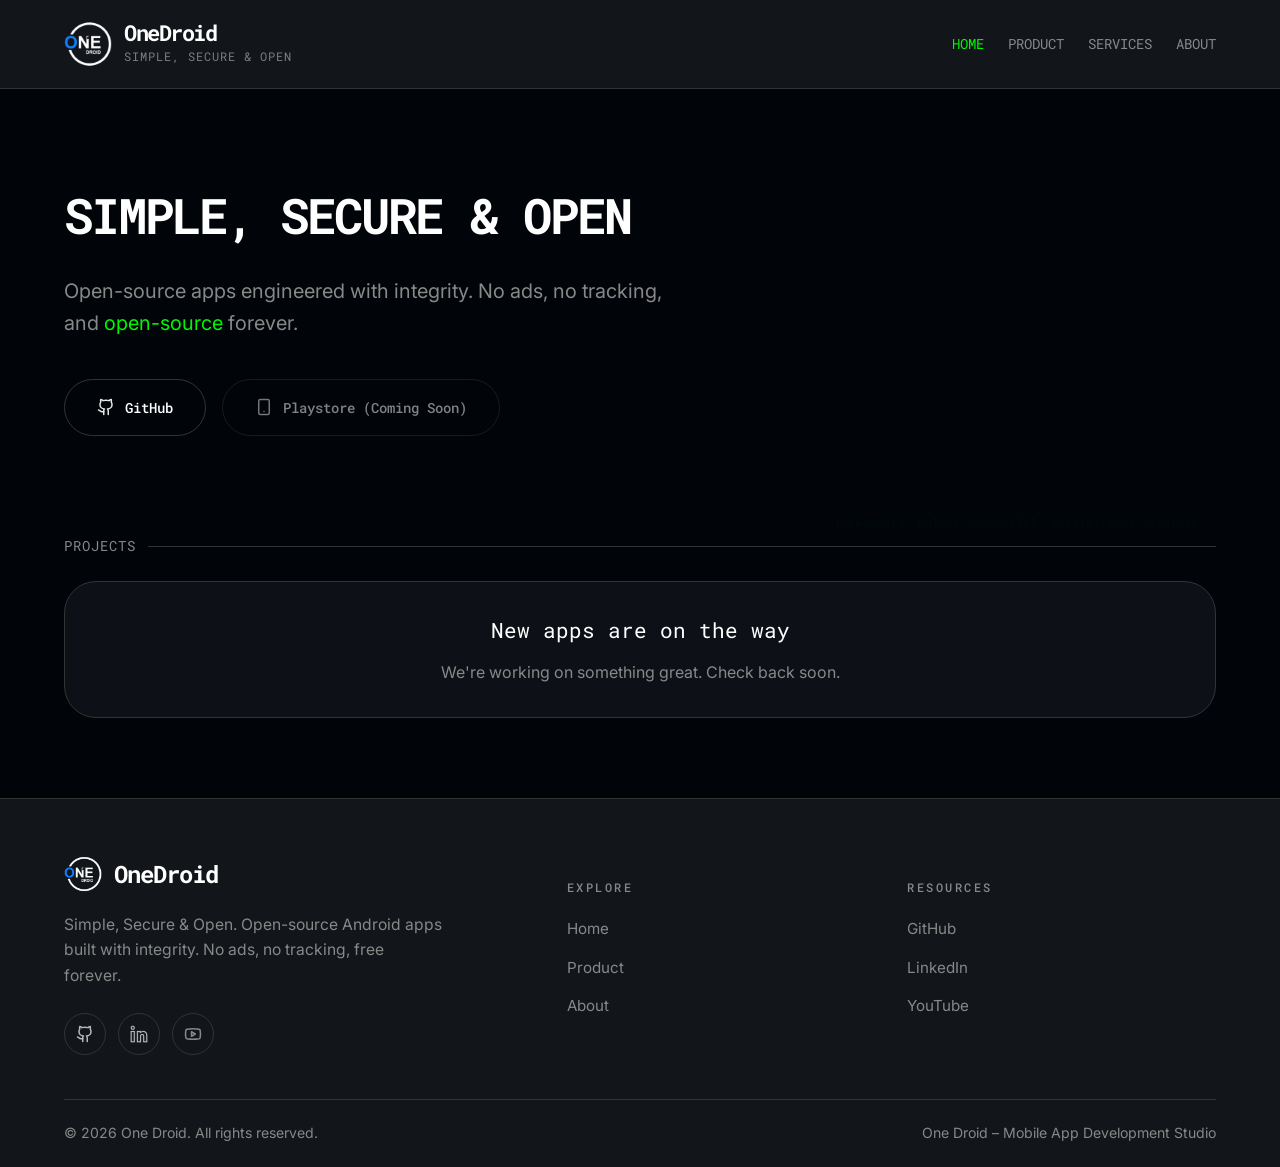
==== commit c5ee00f2: "remove light theme" ====
--- a/index.html
+++ b/index.html
@@ -25,7 +25,7 @@
     <link rel="manifest" href="./assets/icons/favicon_light/site.webmanifest">
     <link rel="shortcut icon" href="./assets/icons/favicon_light/favicon.ico">
     <meta name="theme-color" content="#010409" media="(prefers-color-scheme: dark)">
-    <meta name="theme-color" content="#ffffff" media="(prefers-color-scheme: light)">
+    <meta name="theme-color" content="#010409" media="(prefers-color-scheme: light)">
 
     <link
         href="https://fonts.googleapis.com/css2?family=Inter:wght@400;600&family=Roboto+Mono:wght@400;500;700&display=swap"
--- a/assets/css/global.css
+++ b/assets/css/global.css
@@ -22,28 +22,6 @@
   --font-sans: 'Inter', sans-serif;
 }
 
-/* Light Mode: OS preference */
-@media (prefers-color-scheme: light) {
-  :root:not(.dark-theme) {
-    --bg-color: #ffffff;
-    --card-bg: #f4f4f5;
-    --text-primary: #18181b;
-    --text-secondary: #71717a;
-    --border-color: #e4e4e7;
-    --header-footer-bg: #f4f4f5;
-  }
-}
-
-/* Light Mode: manual class override */
-:root.light-theme {
-  --bg-color: #ffffff;
-  --card-bg: #f4f4f5;
-  --text-primary: #18181b;
-  --text-secondary: #71717a;
-  --border-color: #e4e4e7;
-  --header-footer-bg: #f4f4f5;
-}
-
 /* =========================================
    2. RESET & GLOBAL
    ========================================= */
@@ -162,21 +140,6 @@
   opacity: 1;
 }
 
-@media (prefers-color-scheme: light) {
-  :root:not(.dark-theme) .logo-wrapper .logo-icon {
-    filter: none;
-  }
-}
-
-:root.light-theme .logo-wrapper .logo-icon {
-  filter: none;
-}
-
-:root.light-theme .logo-wrapper:hover .logo-icon {
-  filter: none;
-  opacity: 1;
-}
-
 .logo svg {
   width: 20px;
   height: 20px;
@@ -194,21 +157,6 @@
 .nav-links a:hover {
   color: var(--text-primary);
   text-decoration: underline;
-}
-
-#theme-toggle {
-  background: none;
-  border: none;
-  cursor: pointer;
-  padding: 4px;
-  color: var(--text-secondary);
-  display: flex;
-  align-items: center;
-  transition: color 0.3s ease;
-}
-
-#theme-toggle:hover {
-  color: var(--text-primary);
 }
 
 /* =========================================
@@ -500,16 +448,6 @@
   color: var(--text-primary);
 }
 
-@media (prefers-color-scheme: light) {
-  :root:not(.dark-theme) .app-icon {
-    background: #e4e4e7;
-  }
-}
-
-:root.light-theme .app-icon {
-  background: #e4e4e7;
-}
-
 .app-icon img {
   width: 28px;
   height: 28px;
@@ -669,26 +607,6 @@
   border-left: 3px solid var(--accent-red);
 }
 
-@media (prefers-color-scheme: light) {
-  :root:not(.dark-theme) .tldr-box {
-    background: rgba(0, 0, 0, 0.05);
-  }
-
-  :root:not(.dark-theme) .btn-outline img {
-    filter: brightness(0);
-    opacity: 0.7;
-  }
-}
-
-:root.light-theme .tldr-box {
-  background: rgba(0, 0, 0, 0.05);
-}
-
-:root.light-theme .btn-outline img {
-  filter: brightness(0);
-  opacity: 0.7;
-}
-
 /* Content Sections - Less "Spacey" */
 .content section {
   margin-bottom: 32px;
@@ -826,16 +744,6 @@
   filter: brightness(0) invert(1);
   opacity: 0.7;
   transition: opacity 0.3s ease;
-}
-
-@media (prefers-color-scheme: light) {
-  :root:not(.dark-theme) .footer-socials img {
-    filter: brightness(0);
-  }
-}
-
-:root.light-theme .footer-socials img {
-  filter: brightness(0);
 }
 
 .footer-socials svg {
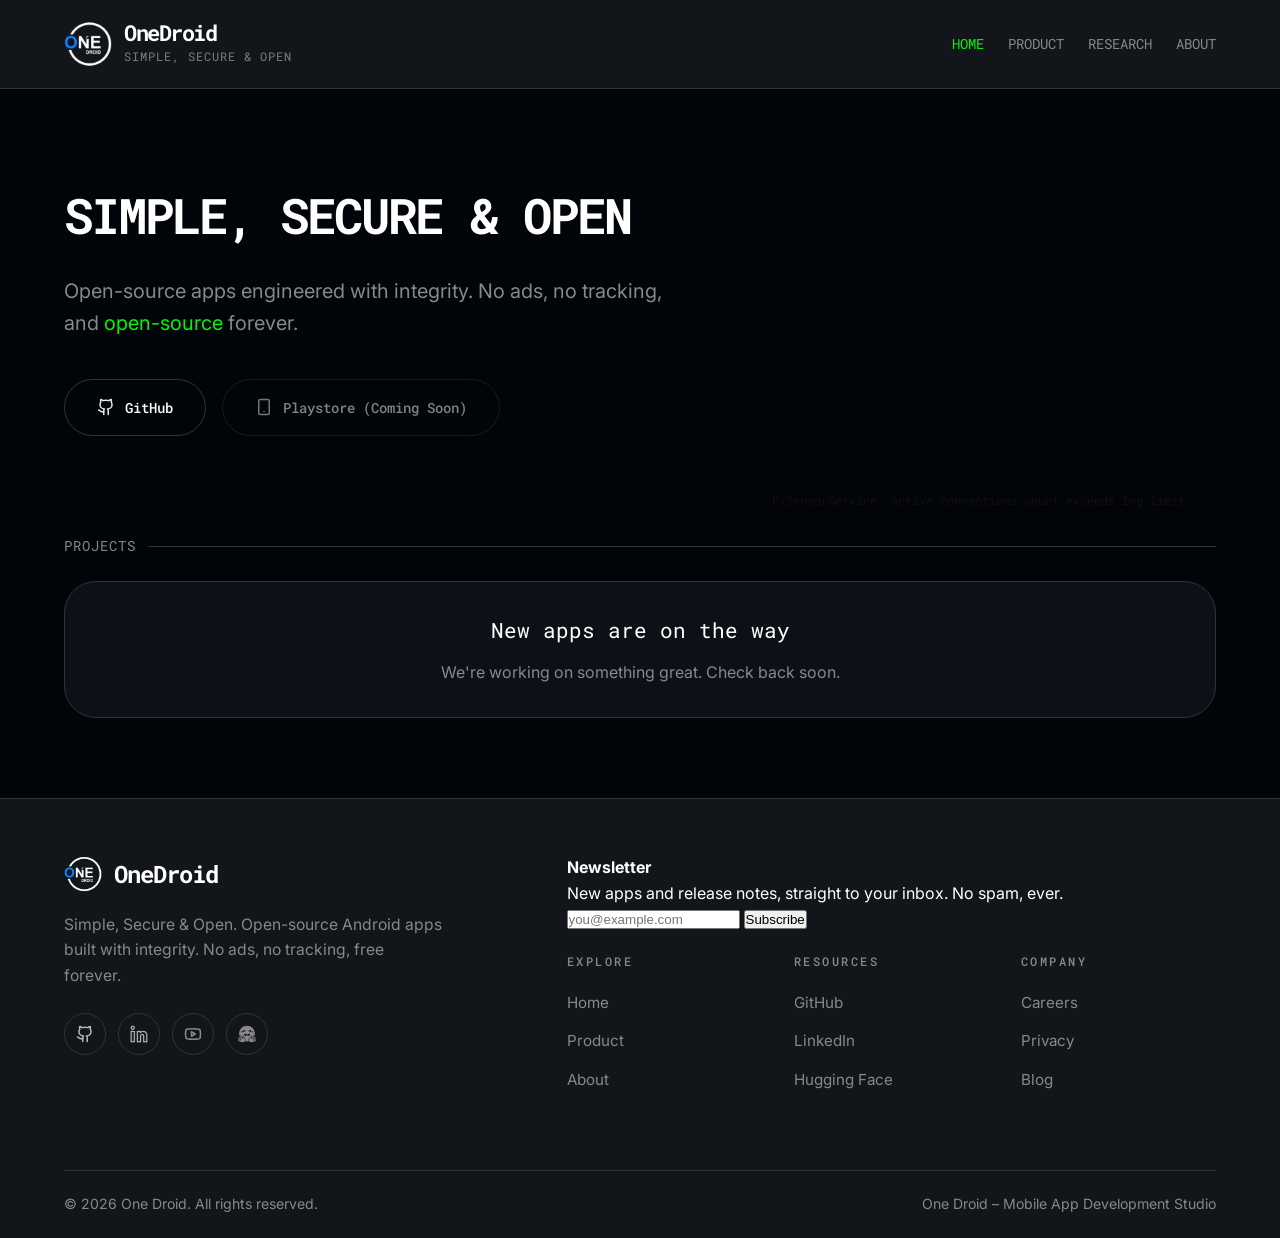
==== commit df6d4351: "Add preloader, newsletter UI and footer updates Introduce a site-wide preloader (markup, CSS, and JS" ====
--- a/index.html
+++ b/index.html
@@ -34,6 +34,11 @@
 </head>
 
 <body>
+    <div class="preloader" id="preloader" aria-hidden="true">
+        <div class="preloader-ring"><span>Loading</span></div>
+    </div>
+    <noscript><style>.preloader { display: none; }</style></noscript>
+
     <site-nav root="./"></site-nav>
 
     <div class="container main-content">
@@ -48,10 +53,6 @@
     </div>
 
     <site-footer></site-footer>
-
-    <script data-name="BMC-Widget" data-cfasync="false" src="https://cdnjs.buymeacoffee.com/1.0.0/widget.prod.min.js"
-        data-id="tawhidmonowar" data-description="Support me on Buy me a coffee!" data-message="" data-color="#5F7FFF"
-        data-position="Right" data-x_margin="18" data-y_margin="18" async></script>
 </body>
 
 </html>
--- a/assets/css/global.css
+++ b/assets/css/global.css
@@ -884,7 +884,87 @@
     grid-template-columns: repeat(2, 1fr);
   }
 
-  .footer-bottom {
+.footer-side {
+  display: flex;
+  flex-direction: column;
+  gap: 36px;
+  min-width: 0;
+}
+
+.footer-newsletter h4 {
+  font-family: var(--font-mono);
+  font-size: 0.75rem;
+  font-weight: 500;
+  text-transform: uppercase;
+  letter-spacing: 2.5px;
+  color: #9ca3af;
+  margin: 0 0 12px;
+}
+
+.footer-newsletter p {
+  color: #9ca3af;
+  font-size: 0.9rem;
+  line-height: 1.5;
+  margin: 0 0 16px;
+  max-width: 440px;
+}
+
+.newsletter-form {
+  display: flex;
+  flex-wrap: wrap;
+  gap: 10px;
+  max-width: 440px;
+}
+
+.newsletter-form input {
+  flex: 1 1 200px;
+  min-width: 0;
+  background: rgba(255, 255, 255, 0.04);
+  border: 1px solid rgba(255, 255, 255, 0.14);
+  border-radius: var(--radius-small);
+  padding: 12px 20px;
+  color: #ffffff;
+  font-family: var(--font-sans);
+  font-size: 0.9rem;
+  outline: none;
+  transition: border-color 0.2s ease;
+}
+
+.newsletter-form input::placeholder {
+  color: #6b7280;
+}
+
+.newsletter-form input:focus {
+  border-color: rgba(255, 255, 255, 0.45);
+}
+
+.newsletter-form button {
+  background-color: #ffffff;
+  color: #010409;
+  border: none;
+  border-radius: var(--radius-small);
+  padding: 12px 26px;
+  font-family: var(--font-mono);
+  font-weight: 500;
+  font-size: 0.85rem;
+  cursor: pointer;
+  white-space: nowrap;
+  transition: background-color 0.2s ease, transform 0.2s ease;
+}
+
+.newsletter-form button:hover {
+  background-color: var(--accent-green);
+  transform: translateY(-1px);
+}
+
+.newsletter-note {
+  font-family: var(--font-mono);
+  font-size: 0.85rem;
+  color: var(--accent-green);
+  margin: 0;
+}
+
+.footer-bottom {
     flex-direction: column;
     align-items: flex-start;
   }
@@ -1012,6 +1092,58 @@
 }
 
 /* =========================================
+   12. PRELOADER
+   ========================================= */
+.preloader {
+  position: fixed;
+  inset: 0;
+  z-index: 9999;
+  background-color: #010409;
+  display: flex;
+  align-items: center;
+  justify-content: center;
+  transition: opacity 0.5s ease, visibility 0.5s ease;
+}
+
+.preloader.done {
+  opacity: 0;
+  visibility: hidden;
+  pointer-events: none;
+}
+
+.preloader-ring {
+  width: 112px;
+  height: 112px;
+  border-radius: 50%;
+  border: 3px solid rgba(255, 255, 255, 0.12);
+  border-top-color: #ffffff;
+  display: flex;
+  align-items: center;
+  justify-content: center;
+  animation: preloader-spin 0.9s linear infinite;
+}
+
+.preloader-ring span {
+  font-family: var(--font-mono);
+  font-size: 0.85rem;
+  letter-spacing: 1px;
+  color: #ffffff;
+  animation: preloader-spin-rev 0.9s linear infinite;
+}
+
+@keyframes preloader-spin {
+  to {
+    transform: rotate(360deg);
+  }
+}
+
+@keyframes preloader-spin-rev {
+  to {
+    transform: rotate(-360deg);
+  }
+}
+
+/* =========================================
    FIX FOR ICONS
    ========================================= */
 
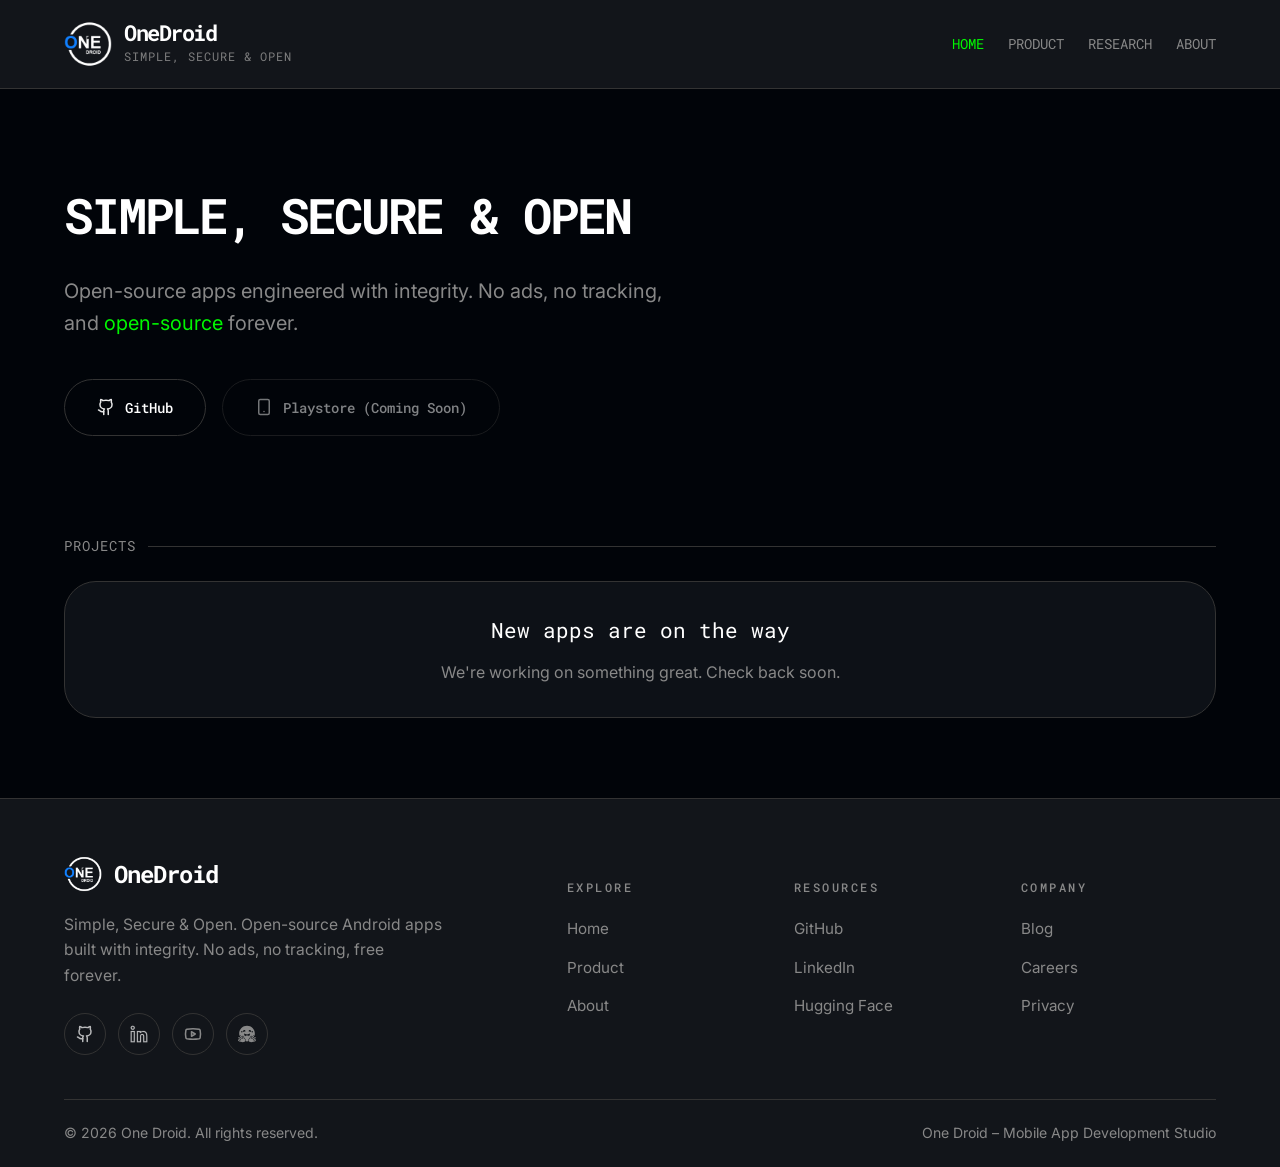
==== commit 5a1b7963: "Remove footer newsletter; bump asset cache version Remove the newsletter UI and its JS handler from " ====
--- a/index.html
+++ b/index.html
@@ -16,7 +16,7 @@
     <meta name="twitter:image" content="https://onedroid.github.io/assets/icons/favicon_dark/android-chrome-512x512.png">
     <title>OneDroid</title>
 
-    <link rel="stylesheet" href="./assets/css/global.css">
+    <link rel="stylesheet" href="./assets/css/global.css?v=3">
     <!-- Favicon: Adaptive SVG with prefers-color-scheme support + dynamic PNG sync via components.js -->
     <link rel="icon" type="image/svg+xml" href="./assets/icons/favicon.svg">
     <link rel="icon" type="image/png" sizes="32x32" href="./assets/icons/favicon_light/favicon-32x32.png">
@@ -30,7 +30,7 @@
     <link
         href="https://fonts.googleapis.com/css2?family=Inter:wght@400;600&family=Roboto+Mono:wght@400;500;700&display=swap"
         rel="stylesheet">
-    <script src="./assets/js/components.js" defer></script>
+    <script src="./assets/js/components.js?v=3" defer></script>
 </head>
 
 <body>
--- a/assets/css/global.css
+++ b/assets/css/global.css
@@ -883,88 +883,10 @@
   .footer-links {
     grid-template-columns: repeat(2, 1fr);
   }
-
-.footer-side {
-  display: flex;
-  flex-direction: column;
-  gap: 36px;
-  min-width: 0;
-}
-
-.footer-newsletter h4 {
-  font-family: var(--font-mono);
-  font-size: 0.75rem;
-  font-weight: 500;
-  text-transform: uppercase;
-  letter-spacing: 2.5px;
-  color: #9ca3af;
-  margin: 0 0 12px;
-}
-
-.footer-newsletter p {
-  color: #9ca3af;
-  font-size: 0.9rem;
-  line-height: 1.5;
-  margin: 0 0 16px;
-  max-width: 440px;
-}
-
-.newsletter-form {
-  display: flex;
-  flex-wrap: wrap;
-  gap: 10px;
-  max-width: 440px;
-}
-
-.newsletter-form input {
-  flex: 1 1 200px;
-  min-width: 0;
-  background: rgba(255, 255, 255, 0.04);
-  border: 1px solid rgba(255, 255, 255, 0.14);
-  border-radius: var(--radius-small);
-  padding: 12px 20px;
-  color: #ffffff;
-  font-family: var(--font-sans);
-  font-size: 0.9rem;
-  outline: none;
-  transition: border-color 0.2s ease;
-}
-
-.newsletter-form input::placeholder {
-  color: #6b7280;
-}
-
-.newsletter-form input:focus {
-  border-color: rgba(255, 255, 255, 0.45);
-}
-
-.newsletter-form button {
-  background-color: #ffffff;
-  color: #010409;
-  border: none;
-  border-radius: var(--radius-small);
-  padding: 12px 26px;
-  font-family: var(--font-mono);
-  font-weight: 500;
-  font-size: 0.85rem;
-  cursor: pointer;
-  white-space: nowrap;
-  transition: background-color 0.2s ease, transform 0.2s ease;
-}
-
-.newsletter-form button:hover {
-  background-color: var(--accent-green);
-  transform: translateY(-1px);
-}
-
-.newsletter-note {
-  font-family: var(--font-mono);
-  font-size: 0.85rem;
-  color: var(--accent-green);
-  margin: 0;
-}
-
-.footer-bottom {
+}
+
+@media (max-width: 768px) {
+  .footer-bottom {
     flex-direction: column;
     align-items: flex-start;
   }
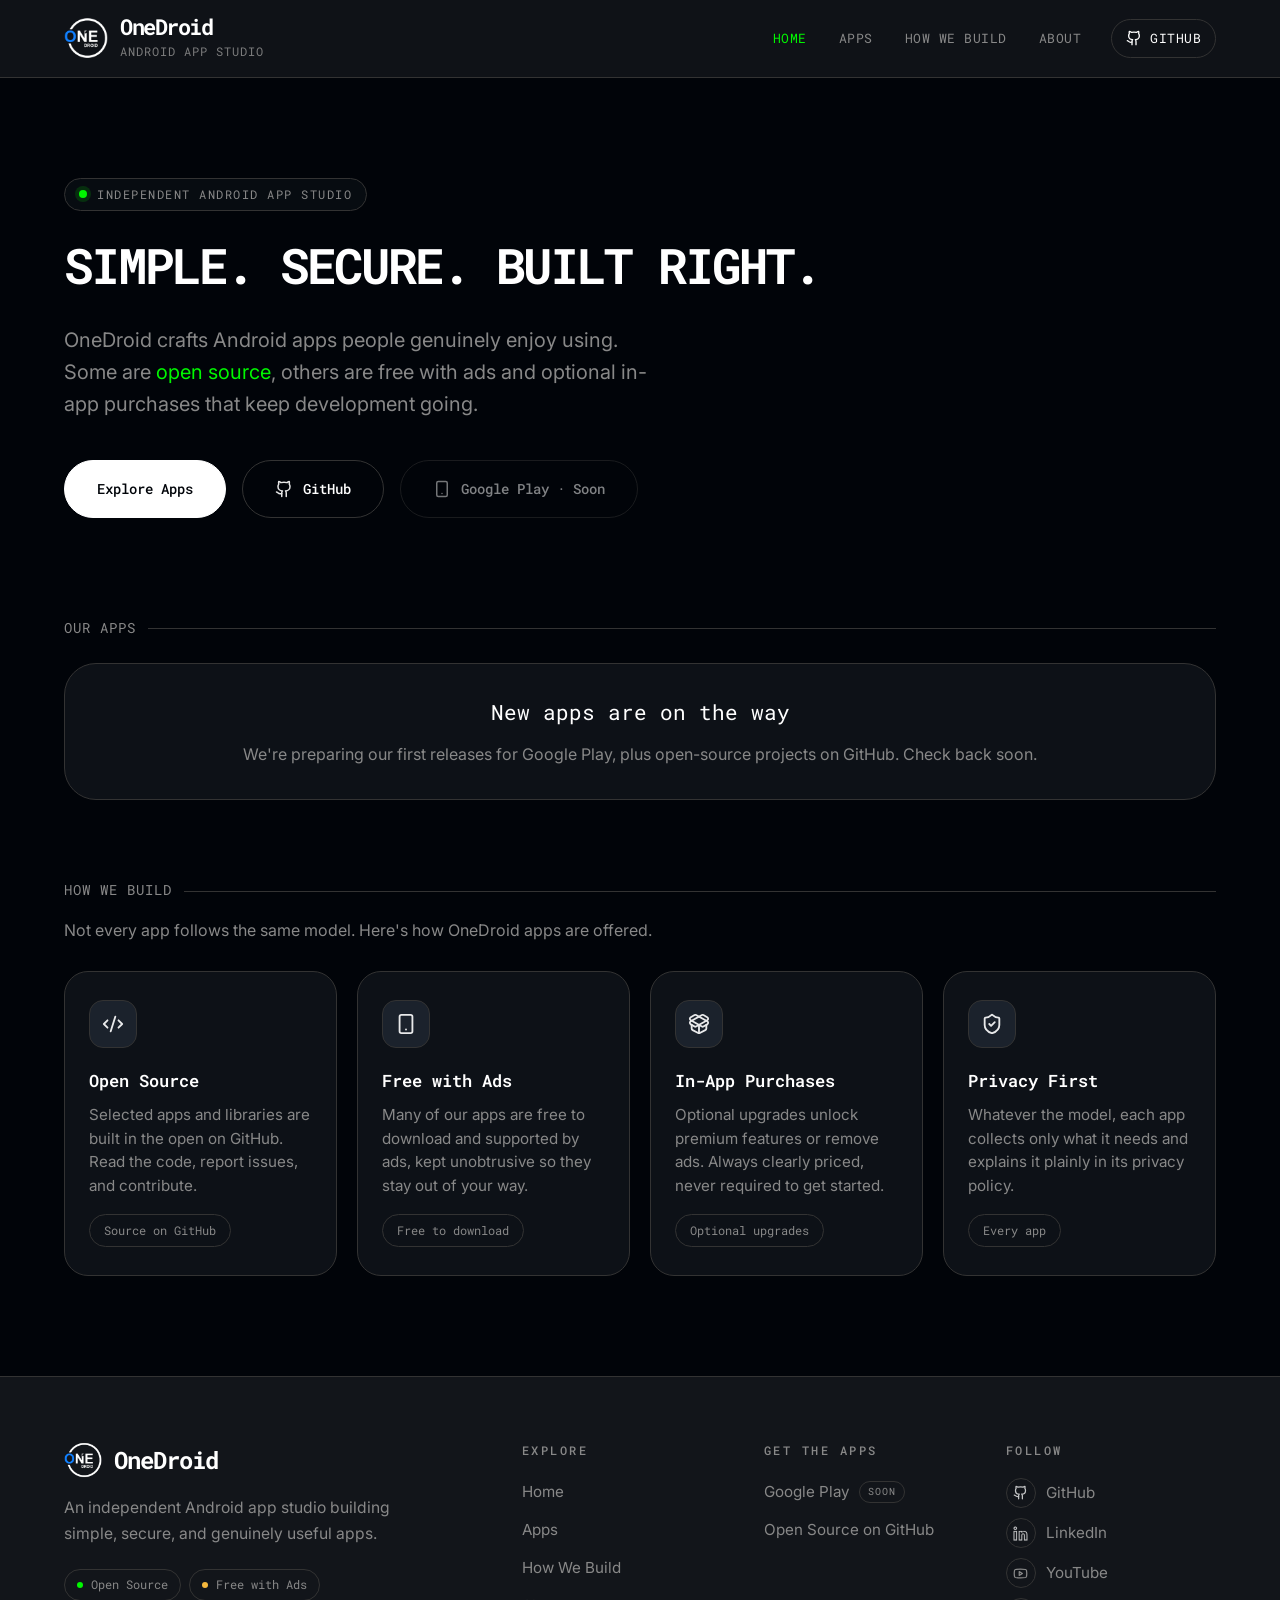
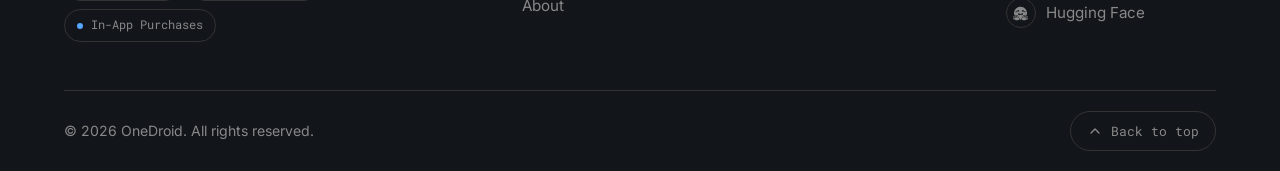
==== commit 1721be65: "Refresh site content and responsive navigation Rework OneDroid’s messaging around its app studio and" ====
--- a/index.html
+++ b/index.html
@@ -4,19 +4,19 @@
 <head>
     <meta charset="UTF-8">
     <meta name="viewport" content="width=device-width, initial-scale=1.0">
-    <meta name="description" content="Simple. Secure. Open. Android apps built with love.">
-    <meta property="og:title" content="OneDroid">
-    <meta property="og:description" content="Simple. Secure. Open. Open-source Android apps built with integrity.">
+    <meta name="description" content="OneDroid is an independent Android app studio. Open-source projects alongside free, ad-supported apps with optional in-app purchases.">
+    <meta property="og:title" content="OneDroid | Android App Studio">
+    <meta property="og:description" content="OneDroid is an independent Android app studio. Open-source projects alongside free, ad-supported apps with optional in-app purchases.">
     <meta property="og:type" content="website">
     <meta property="og:url" content="https://onedroid.github.io/">
     <meta property="og:image" content="https://onedroid.github.io/assets/icons/favicon_dark/android-chrome-512x512.png">
     <meta name="twitter:card" content="summary">
-    <meta name="twitter:title" content="OneDroid">
-    <meta name="twitter:description" content="Simple. Secure. Open. Open-source Android apps built with integrity.">
+    <meta name="twitter:title" content="OneDroid | Android App Studio">
+    <meta name="twitter:description" content="OneDroid is an independent Android app studio. Open-source projects alongside free, ad-supported apps with optional in-app purchases.">
     <meta name="twitter:image" content="https://onedroid.github.io/assets/icons/favicon_dark/android-chrome-512x512.png">
-    <title>OneDroid</title>
+    <title>OneDroid | Android App Studio</title>
 
-    <link rel="stylesheet" href="./assets/css/global.css?v=3">
+    <link rel="stylesheet" href="./assets/css/global.css?v=4">
     <!-- Favicon: Adaptive SVG with prefers-color-scheme support + dynamic PNG sync via components.js -->
     <link rel="icon" type="image/svg+xml" href="./assets/icons/favicon.svg">
     <link rel="icon" type="image/png" sizes="32x32" href="./assets/icons/favicon_light/favicon-32x32.png">
@@ -30,7 +30,7 @@
     <link
         href="https://fonts.googleapis.com/css2?family=Inter:wght@400;600&family=Roboto+Mono:wght@400;500;700&display=swap"
         rel="stylesheet">
-    <script src="./assets/js/components.js?v=3" defer></script>
+    <script src="./assets/js/components.js?v=4" defer></script>
 </head>
 
 <body>
@@ -44,12 +44,19 @@
     <div class="container main-content">
         <hero-section root="./" page="home"></hero-section>
 
-        <div class="section-label" id="apps">PROJECTS</div>
+        <div class="section-label" id="apps">Our Apps</div>
 
-        <div class="glass-panel coming-soon">
-            <p class="coming-soon-title">New apps are on the way</p>
-            <p class="coming-soon-sub">We're working on something great. Check back soon.</p>
-        </div>
+        <project-carousel root="./">
+            <div class="glass-panel coming-soon">
+                <p class="coming-soon-title">New apps are on the way</p>
+                <p class="coming-soon-sub">We're preparing our first releases for Google Play, plus open-source projects on GitHub. Check back soon.</p>
+            </div>
+        </project-carousel>
+
+        <div class="section-label" id="approach">How We Build</div>
+        <p class="section-intro">Not every app follows the same model. Here's how OneDroid apps are offered.</p>
+
+        <approach-grid root="./"></approach-grid>
     </div>
 
     <site-footer></site-footer>
--- a/assets/css/global.css
+++ b/assets/css/global.css
@@ -72,10 +72,27 @@
   flex-direction: column;
 }
 
+/* Let the header stick relative to <body>, not the inline custom element. */
+site-nav {
+  display: contents;
+}
+
 .full-width-header {
   width: 100%;
-  background-color: var(--header-footer-bg);
+  position: sticky;
+  top: 0;
+  z-index: 100;
   border-bottom: 1px solid var(--border-color);
+}
+
+.full-width-header::before {
+  content: '';
+  position: absolute;
+  inset: 0;
+  z-index: -1;
+  background-color: rgba(18, 21, 26, 0.86);
+  -webkit-backdrop-filter: saturate(140%) blur(14px);
+  backdrop-filter: saturate(140%) blur(14px);
 }
 
 .full-width-footer {
@@ -88,11 +105,12 @@
 /* =========================================
    4. NAVBAR
    ========================================= */
-nav {
-  padding: 20px 0;
+.full-width-header nav {
+  padding: 16px 0;
   display: flex;
   justify-content: space-between;
   align-items: center;
+  gap: 24px;
 }
 
 .logo-wrapper {
@@ -129,8 +147,8 @@
 }
 
 .logo-icon {
-  width: 48px;
-  height: 48px;
+  width: 44px;
+  height: 44px;
   object-fit: contain;
 }
 
@@ -147,16 +165,63 @@
 
 .nav-links {
   display: flex;
-  gap: 24px;
-  align-items: center;
-  font-family: var(--font-mono);
-  font-size: 0.9rem;
-  color: var(--text-secondary);
+  gap: 4px;
+  align-items: center;
+  font-family: var(--font-mono);
+  font-size: 0.82rem;
+  text-transform: uppercase;
+  letter-spacing: 0.5px;
+  color: var(--text-secondary);
+}
+
+.nav-links a {
+  padding: 8px 14px;
+  border-radius: var(--radius-small);
+  transition: color 0.2s ease, background-color 0.2s ease;
 }
 
 .nav-links a:hover {
   color: var(--text-primary);
-  text-decoration: underline;
+  background-color: rgba(255, 255, 255, 0.05);
+}
+
+.nav-links a.active {
+  color: var(--accent-green);
+}
+
+.nav-links .nav-cta {
+  display: inline-flex;
+  align-items: center;
+  gap: 8px;
+  margin-left: 12px;
+  border: 1px solid var(--border-color);
+  color: var(--text-primary);
+}
+
+.nav-links .nav-cta:hover {
+  border-color: var(--text-primary);
+  background-color: transparent;
+}
+
+.nav-cta img {
+  width: 16px;
+  height: 16px;
+  filter: brightness(0) invert(1);
+}
+
+:focus-visible {
+  outline: 2px solid var(--accent-green);
+  outline-offset: 2px;
+}
+
+/* Mobile menu panel (hidden on desktop) */
+.mobile-menu {
+  display: none;
+}
+
+html.menu-open,
+html.menu-open body {
+  overflow: hidden;
 }
 
 /* =========================================
@@ -188,6 +253,30 @@
   color: var(--accent-green);
 }
 
+.eyebrow {
+  display: inline-flex;
+  align-items: center;
+  gap: 10px;
+  font-family: var(--font-mono);
+  font-size: 0.75rem;
+  text-transform: uppercase;
+  letter-spacing: 1.5px;
+  color: var(--text-secondary);
+  padding: 6px 14px;
+  border: 1px solid var(--border-color);
+  border-radius: var(--radius-small);
+  background: rgba(13, 17, 23, 0.6);
+  margin-bottom: 28px;
+}
+
+.eyebrow-dot {
+  width: 8px;
+  height: 8px;
+  border-radius: 50%;
+  background: var(--accent-green);
+  box-shadow: 0 0 0 4px rgba(0, 247, 0, 0.15);
+}
+
 /* =========================================
    6. BUTTONS
    ========================================= */
@@ -220,7 +309,7 @@
 .btn-solid:hover {
   background-color: var(--accent-green);
   border-color: var(--accent-green);
-  color: var(--text-primary);
+  color: var(--bg-color);
 }
 
 .btn-outline {
@@ -246,6 +335,7 @@
   font-size: 0.85rem;
   text-transform: uppercase;
   letter-spacing: 1px;
+  scroll-margin-top: 104px;
 }
 
 .section-label::after {
@@ -286,6 +376,101 @@
   font-size: 1rem;
   color: var(--text-secondary);
   margin: 0;
+}
+
+/* How We Build */
+.section-intro {
+  color: var(--text-secondary);
+  max-width: 640px;
+  margin: -8px 0 28px;
+}
+
+.approach-grid {
+  display: grid;
+  grid-template-columns: repeat(4, minmax(0, 1fr));
+  gap: 20px;
+  margin-bottom: 100px;
+}
+
+.approach-card {
+  background: var(--card-bg);
+  border: 1px solid var(--border-color);
+  border-radius: 24px;
+  padding: 28px 24px;
+  display: flex;
+  flex-direction: column;
+  gap: 20px;
+  transition: border-color 0.3s ease, transform 0.3s ease;
+}
+
+.approach-card:hover {
+  border-color: #555;
+  transform: translateY(-3px);
+}
+
+.approach-icon {
+  width: 48px;
+  height: 48px;
+  flex-shrink: 0;
+  border-radius: 14px;
+  background: #1b222c;
+  border: 1px solid var(--border-color);
+  display: flex;
+  align-items: center;
+  justify-content: center;
+}
+
+.approach-icon img {
+  width: 22px;
+  height: 22px;
+  filter: brightness(0) invert(1);
+  opacity: 0.9;
+}
+
+.approach-body h3 {
+  font-family: var(--font-mono);
+  font-size: 1.05rem;
+  font-weight: 600;
+  margin-bottom: 8px;
+}
+
+.approach-body p {
+  color: var(--text-secondary);
+  font-size: 0.95rem;
+  line-height: 1.55;
+  margin-bottom: 16px;
+}
+
+.approach-body .pill {
+  display: inline-block;
+}
+
+@media (max-width: 1024px) {
+  .approach-grid {
+    grid-template-columns: repeat(2, minmax(0, 1fr));
+  }
+}
+
+/* Business-model colors shared by badges and footer chips */
+.model-open-source { --model-color: #00f700; }
+.model-ads { --model-color: #f5b83d; }
+.model-iap { --model-color: #58a6ff; }
+.model-paid { --model-color: #d2a8ff; }
+
+.model-badges {
+  display: flex;
+  flex-wrap: wrap;
+  gap: 6px;
+  margin-bottom: 14px;
+}
+
+.model-badge {
+  font-family: var(--font-mono);
+  font-size: 0.7rem;
+  padding: 4px 10px;
+  border-radius: var(--radius-small);
+  color: var(--model-color, var(--text-secondary));
+  border: 1px solid var(--border-color);
 }
 
 /* Projects Carousel */
@@ -675,9 +860,9 @@
    ========================================= */
 .footer-main {
   display: grid;
-  grid-template-columns: 1.1fr 1.6fr;
+  grid-template-columns: minmax(0, 1.1fr) minmax(0, 1.9fr);
   gap: 56px;
-  padding: 56px 0 44px;
+  padding: 64px 0 48px;
 }
 
 .footer-brand {
@@ -695,7 +880,7 @@
   font-size: 1.5rem;
   letter-spacing: -1px;
   color: var(--text-primary);
-  margin-bottom: 18px;
+  margin-bottom: 16px;
 }
 
 .footer-logo img {
@@ -712,53 +897,35 @@
   margin: 0;
 }
 
-.footer-socials {
-  display: flex;
-  gap: 12px;
-  margin-top: 24px;
-}
-
-.footer-socials a {
-  width: 42px;
-  height: 42px;
+.footer-models {
+  display: flex;
+  flex-wrap: wrap;
+  gap: 8px;
+  margin-top: 22px;
+}
+
+.footer-models li {
+  display: inline-flex;
+  align-items: center;
+  gap: 8px;
+  font-family: var(--font-mono);
+  font-size: 0.72rem;
+  padding: 6px 12px;
   border: 1px solid var(--border-color);
+  border-radius: var(--radius-small);
+  color: var(--text-secondary);
+}
+
+.model-dot {
+  width: 6px;
+  height: 6px;
   border-radius: 50%;
-  display: inline-flex;
-  align-items: center;
-  justify-content: center;
-  color: var(--text-secondary);
-  transition: border-color 0.3s ease, transform 0.3s ease, opacity 0.3s ease, color 0.3s ease;
-}
-
-.footer-socials a:hover {
-  border-color: var(--text-primary);
-  transform: translateY(-2px);
-  color: var(--text-primary);
-}
-
-.footer-socials img {
-  width: 18px;
-  height: 18px;
-  object-fit: contain;
-  display: block;
-  filter: brightness(0) invert(1);
-  opacity: 0.7;
-  transition: opacity 0.3s ease;
-}
-
-.footer-socials svg {
-  width: 18px;
-  height: 18px;
-  display: block;
-}
-
-.footer-socials a:hover img {
-  opacity: 1;
+  background: var(--model-color);
 }
 
 .footer-links {
   display: grid;
-  grid-template-columns: repeat(auto-fit, minmax(140px, 1fr));
+  grid-template-columns: repeat(3, minmax(0, 1fr));
   gap: 32px;
 }
 
@@ -769,28 +936,75 @@
   text-transform: uppercase;
   letter-spacing: 2.5px;
   color: var(--text-secondary);
-  margin: 0 0 20px;
-}
-
-.footer-col a {
+  margin: 0 0 18px;
+}
+
+.footer-col li + li {
+  margin-top: 10px;
+}
+
+.footer-col a,
+.footer-soon {
+  display: inline-flex;
+  align-items: center;
+  gap: 10px;
+  min-height: 28px;
+  color: var(--text-secondary);
+  font-size: 0.95rem;
+  transition: color 0.2s ease;
+}
+
+.footer-col a:hover {
+  color: var(--text-primary);
+}
+
+.footer-soon em {
+  font-style: normal;
+  font-family: var(--font-mono);
+  font-size: 0.62rem;
+  text-transform: uppercase;
+  letter-spacing: 1px;
+  padding: 2px 8px;
+  border: 1px solid var(--border-color);
+  border-radius: var(--radius-small);
+}
+
+.footer-social-icon {
+  width: 30px;
+  height: 30px;
+  flex-shrink: 0;
+  border: 1px solid var(--border-color);
+  border-radius: 50%;
+  display: inline-flex;
+  align-items: center;
+  justify-content: center;
+  transition: border-color 0.2s ease;
+}
+
+.footer-social-icon img,
+.footer-social-icon svg {
+  width: 15px;
+  height: 15px;
   display: block;
-  color: var(--text-secondary);
-  font-size: 0.95rem;
-  margin-bottom: 14px;
-  transition: color 0.2s ease;
-}
-
-.footer-col a:hover {
-  color: var(--text-primary);
+}
+
+.footer-social-icon img,
+.mm-socials img {
+  filter: brightness(0) invert(1);
+  opacity: 0.75;
+}
+
+.footer-col a:hover .footer-social-icon {
+  border-color: var(--text-primary);
 }
 
 .footer-bottom {
   border-top: 1px solid var(--border-color);
-  padding: 22px 0;
+  padding: 20px 0 calc(20px + env(safe-area-inset-bottom));
   display: flex;
   justify-content: space-between;
   align-items: center;
-  gap: 8px 24px;
+  gap: 16px 24px;
   flex-wrap: wrap;
 }
 
@@ -800,8 +1014,26 @@
   color: var(--text-secondary);
 }
 
-.footer-bottom p:first-child {
-  color: var(--text-secondary);
+.back-to-top {
+  display: inline-flex;
+  align-items: center;
+  justify-content: center;
+  gap: 8px;
+  min-height: 40px;
+  padding: 8px 16px;
+  background: transparent;
+  border: 1px solid var(--border-color);
+  border-radius: var(--radius-small);
+  color: var(--text-secondary);
+  font-family: var(--font-mono);
+  font-size: 0.8rem;
+  cursor: pointer;
+  transition: color 0.2s ease, border-color 0.2s ease;
+}
+
+.back-to-top:hover {
+  color: var(--text-primary);
+  border-color: var(--text-primary);
 }
 
 /* =========================================
@@ -810,24 +1042,31 @@
 .hamburger {
   display: none;
   flex-direction: column;
+  align-items: center;
   justify-content: center;
   gap: 5px;
-  background: none;
-  border: none;
+  width: 44px;
+  height: 44px;
+  flex-shrink: 0;
+  background: transparent;
+  border: 1px solid var(--border-color);
+  border-radius: 12px;
   cursor: pointer;
-  padding: 8px;
-  min-width: 44px;
-  min-height: 44px;
-  z-index: 101;
+  transition: border-color 0.2s ease, background-color 0.2s ease;
+}
+
+.hamburger.active {
+  border-color: var(--text-primary);
+  background-color: rgba(255, 255, 255, 0.05);
 }
 
 .hamburger span {
   display: block;
-  width: 22px;
+  width: 20px;
   height: 2px;
   background: var(--text-primary);
   border-radius: 2px;
-  transition: transform 0.3s ease, opacity 0.3s ease;
+  transition: transform 0.3s ease, opacity 0.2s ease;
 }
 
 .hamburger.active span:nth-child(1) {
@@ -848,8 +1087,184 @@
 
 /* Tablet */
 @media (max-width: 768px) {
-  .logo-text {
+  .full-width-header nav {
+    padding: 12px 0;
+  }
+
+  .logo-icon {
+    width: 38px;
+    height: 38px;
+  }
+
+  .logo-title {
+    font-size: 1.2rem;
+  }
+
+  .tagline {
+    font-size: 0.65rem;
+  }
+
+  .nav-links {
     display: none;
+  }
+
+  .hamburger {
+    display: flex;
+  }
+
+  .mobile-menu {
+    display: block;
+    position: fixed;
+    left: 0;
+    right: 0;
+    top: var(--header-h, 69px);
+    bottom: 0;
+    z-index: 99;
+    overflow-y: auto;
+    overscroll-behavior: contain;
+    background-color: var(--bg-color);
+    background-image: radial-gradient(120% 50% at 100% 0%, rgba(0, 247, 0, 0.07), transparent 60%);
+    border-top: 1px solid var(--border-color);
+    opacity: 0;
+    visibility: hidden;
+    transform: translateY(-8px);
+    transition: opacity 0.25s ease, transform 0.25s ease, visibility 0s linear 0.25s;
+  }
+
+  .mobile-menu.open {
+    opacity: 1;
+    visibility: visible;
+    transform: none;
+    transition: opacity 0.25s ease, transform 0.25s ease, visibility 0s;
+  }
+
+  .mobile-menu-inner {
+    min-height: 100%;
+    max-width: 600px;
+    margin: 0 auto;
+    display: flex;
+    flex-direction: column;
+    padding: 28px 24px calc(24px + env(safe-area-inset-bottom));
+  }
+
+  .mobile-menu-label {
+    font-family: var(--font-mono);
+    font-size: 0.72rem;
+    text-transform: uppercase;
+    letter-spacing: 2.5px;
+    color: var(--text-secondary);
+    margin-bottom: 4px;
+  }
+
+  .mobile-menu-links li,
+  .mobile-menu-actions,
+  .mobile-menu-footer {
+    opacity: 0;
+    transform: translateY(12px);
+    transition: opacity 0.35s ease, transform 0.35s ease;
+    transition-delay: calc(var(--i, 0) * 45ms + 60ms);
+  }
+
+  .mobile-menu.open .mobile-menu-links li,
+  .mobile-menu.open .mobile-menu-actions,
+  .mobile-menu.open .mobile-menu-footer {
+    opacity: 1;
+    transform: none;
+  }
+
+  .mobile-menu-links a {
+    display: flex;
+    align-items: center;
+    gap: 16px;
+    min-height: 68px;
+    padding: 16px 4px;
+    border-bottom: 1px solid var(--border-color);
+  }
+
+  .mm-index {
+    width: 24px;
+    font-family: var(--font-mono);
+    font-size: 0.78rem;
+    color: var(--text-secondary);
+  }
+
+  .mm-label {
+    flex: 1;
+    font-family: var(--font-mono);
+    font-size: 1.45rem;
+    font-weight: 500;
+    letter-spacing: -0.5px;
+    color: var(--text-primary);
+  }
+
+  .mobile-menu-links .icon-arrow {
+    color: var(--text-secondary);
+    transition: transform 0.2s ease, color 0.2s ease;
+  }
+
+  .mobile-menu-links a:hover .icon-arrow,
+  .mobile-menu-links a:active .icon-arrow {
+    transform: translate(2px, -2px);
+    color: var(--text-primary);
+  }
+
+  .mobile-menu-links a.active .mm-label,
+  .mobile-menu-links a.active .mm-index,
+  .mobile-menu-links a.active .icon-arrow {
+    color: var(--accent-green);
+  }
+
+  .mobile-menu-actions {
+    display: grid;
+    grid-template-columns: 1fr 1fr;
+    gap: 12px;
+    margin-top: 32px;
+  }
+
+  .mobile-menu-actions .btn {
+    width: 100%;
+    padding: 14px 16px;
+    min-height: 50px;
+  }
+
+  .mobile-menu-footer {
+    margin-top: auto;
+    padding-top: 36px;
+    display: flex;
+    align-items: center;
+    justify-content: space-between;
+    gap: 16px;
+    flex-wrap: wrap;
+  }
+
+  .mm-socials {
+    display: flex;
+    gap: 10px;
+  }
+
+  .mm-socials a {
+    width: 44px;
+    height: 44px;
+    border: 1px solid var(--border-color);
+    border-radius: 50%;
+    display: inline-flex;
+    align-items: center;
+    justify-content: center;
+    color: var(--text-secondary);
+  }
+
+  .mm-socials img,
+  .mm-socials svg {
+    width: 18px;
+    height: 18px;
+  }
+
+  .mobile-menu-footer p {
+    font-family: var(--font-mono);
+    font-size: 0.72rem;
+    text-transform: uppercase;
+    letter-spacing: 1.5px;
+    color: var(--text-secondary);
   }
 
   .hero {
@@ -876,19 +1291,76 @@
 
   .footer-main {
     grid-template-columns: 1fr;
-    gap: 40px;
-    padding: 44px 0 36px;
+    gap: 36px;
+    padding: 48px 0 32px;
   }
 
   .footer-links {
-    grid-template-columns: repeat(2, 1fr);
+    grid-template-columns: repeat(2, minmax(0, 1fr));
+    gap: 32px 20px;
+    padding-top: 32px;
+    border-top: 1px solid var(--border-color);
+  }
+
+  .footer-col li + li {
+    margin-top: 2px;
+  }
+
+  .footer-col a,
+  .footer-soon {
+    min-height: 40px;
+  }
+
+  .footer-col-social {
+    grid-column: 1 / -1;
+  }
+
+  .footer-col-social .footer-socials {
+    display: grid;
+    grid-template-columns: repeat(2, minmax(0, 1fr));
+    gap: 10px;
+  }
+
+  .footer-col-social li + li {
+    margin-top: 0;
+  }
+
+  .footer-col-social a {
+    width: 100%;
+    min-height: 52px;
+    padding: 10px 14px;
+    border: 1px solid var(--border-color);
+    border-radius: 16px;
+    background: var(--card-bg);
+    font-size: 0.9rem;
+  }
+
+  .footer-col-social a:hover {
+    border-color: var(--text-primary);
+  }
+
+  .footer-col-social .footer-social-icon {
+    border: none;
+    width: 18px;
+    height: 18px;
   }
 }
 
 @media (max-width: 768px) {
   .footer-bottom {
-    flex-direction: column;
-    align-items: flex-start;
+    flex-direction: column-reverse;
+    align-items: stretch;
+    text-align: center;
+    padding-top: 24px;
+  }
+
+  .back-to-top {
+    width: 100%;
+    min-height: 48px;
+  }
+
+  .approach-grid {
+    margin-bottom: 60px;
   }
 
   .coming-soon {
@@ -904,48 +1376,32 @@
 
 /* Mobile */
 @media (max-width: 640px) {
-  .hamburger {
-    display: flex;
-  }
-
-  .nav-links {
-    display: none;
-    position: absolute;
-    top: 100%;
-    left: 0;
-    right: 0;
-    background: var(--header-footer-bg);
-    border-bottom: 1px solid var(--border-color);
-    flex-direction: column;
-    padding: 16px 24px;
-    gap: 0;
-    z-index: 100;
-  }
-
-  .nav-links.open {
-    display: flex;
-  }
-
-  .nav-links a {
-    padding: 12px 0;
-    min-height: 44px;
-    display: flex;
-    align-items: center;
-    border-bottom: 1px solid var(--border-color);
-  }
-
-  .nav-links a:last-child {
-    border-bottom: none;
-  }
-
-  nav {
-    position: relative;
-  }
-
-  .full-width-header {
-    position: sticky;
-    top: 0;
-    z-index: 100;
+  .mobile-menu-inner {
+    padding-left: 16px;
+    padding-right: 16px;
+  }
+
+  .approach-grid {
+    grid-template-columns: 1fr;
+    gap: 14px;
+  }
+
+  .approach-card {
+    flex-direction: row;
+    align-items: flex-start;
+    gap: 16px;
+    padding: 20px;
+    border-radius: 20px;
+  }
+
+  .approach-icon {
+    width: 44px;
+    height: 44px;
+    border-radius: 12px;
+  }
+
+  .approach-body p {
+    margin-bottom: 12px;
   }
 
   .btn-group {
@@ -989,15 +1445,18 @@
     border-radius: 20px;
     padding: 24px;
   }
-
-  .footer-socials a {
-    min-width: 44px;
-    min-height: 44px;
-  }
 }
 
 /* Small mobile */
 @media (max-width: 380px) {
+  .tagline {
+    display: none;
+  }
+
+  .mobile-menu-actions {
+    grid-template-columns: 1fr;
+  }
+
   h1 {
     font-size: 2rem;
     letter-spacing: -1.5px;
@@ -1098,4 +1557,13 @@
   pointer-events: none;
   opacity: 0.5;
   cursor: not-allowed;
-}+}
+@media (prefers-reduced-motion: reduce) {
+  .mobile-menu,
+  .mobile-menu-links li,
+  .mobile-menu-actions,
+  .mobile-menu-footer,
+  .hamburger span {
+    transition: none !important;
+  }
+}
